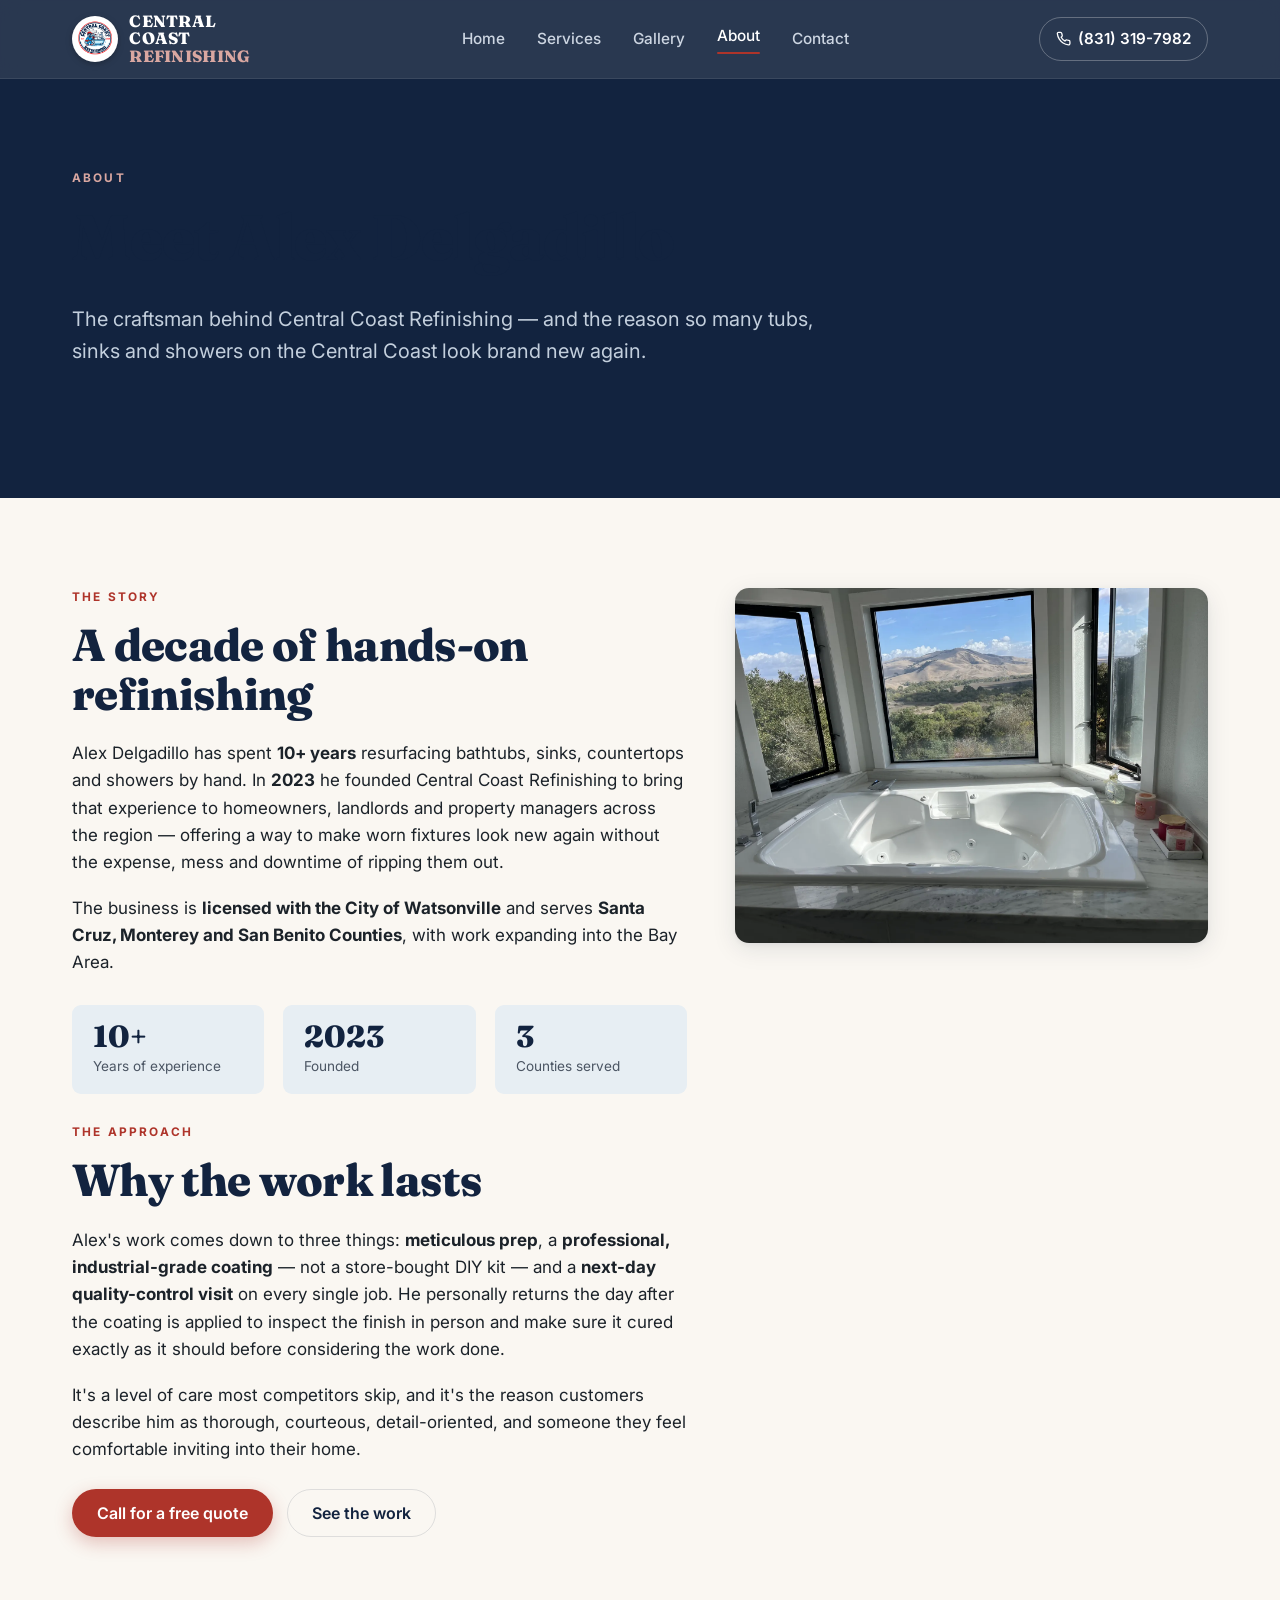
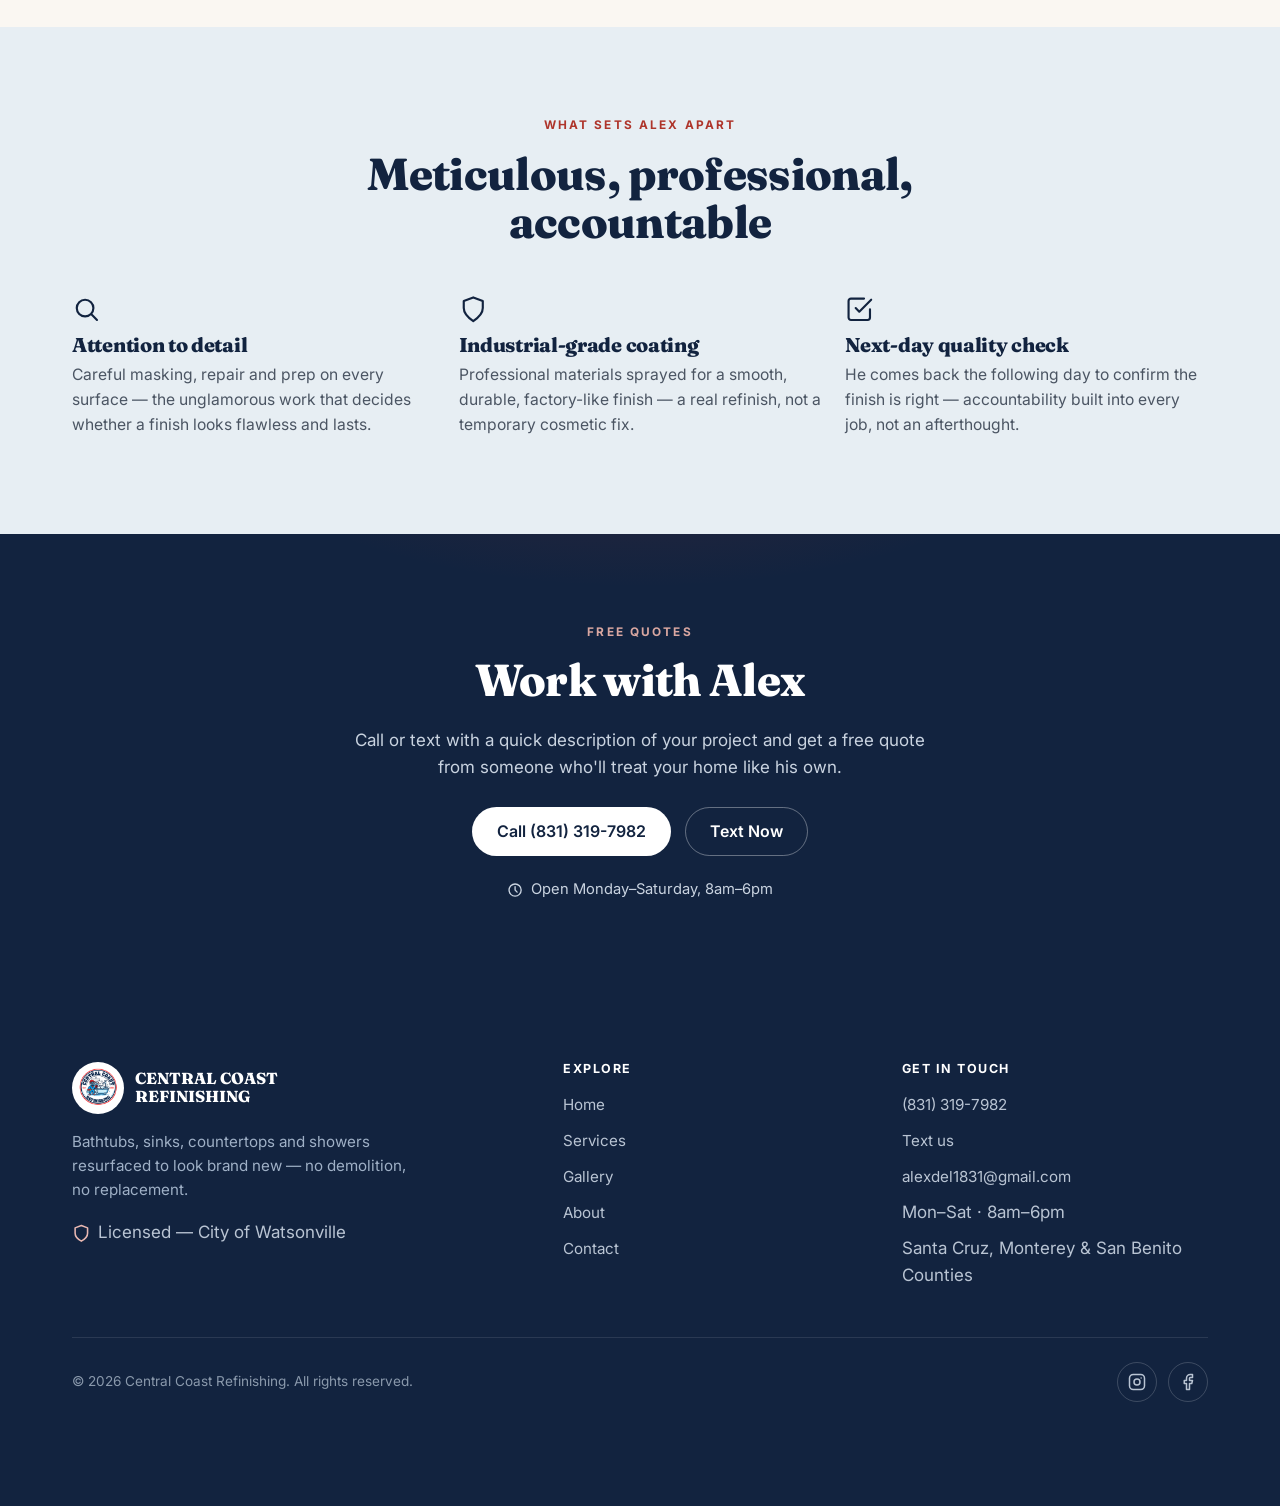
==== about.html @ 903b37b7 "Fix invisible contact hero text and remove before/after slider captions - Contact hero headline was " ====
<!DOCTYPE html>
<html lang="en">
<head>
<meta charset="UTF-8">
<meta name="viewport" content="width=device-width, initial-scale=1">
<title>About | Central Coast Refinishing — Owner Alex Delgadillo</title>
<meta name="description" content="Central Coast Refinishing was founded in 2023 by Alex Delgadillo, who brings 10+ years of hands-on refinishing experience, an industrial-grade coating, meticulous prep, and a next-day quality-control visit on every job. Licensed with the City of Watsonville.">
<link rel="canonical" href="about.html">
<meta property="og:type" content="website">
<meta property="og:title" content="About | Central Coast Refinishing">
<meta property="og:description" content="Owner Alex Delgadillo brings 10+ years of refinishing experience, industrial-grade coating, meticulous prep, and a next-day quality check on every job.">
<meta property="og:image" content="images/og-image.jpg">
<meta name="twitter:card" content="summary_large_image">
<link rel="icon" href="favicon.ico" sizes="any">
<link rel="icon" type="image/png" href="images/logo/favicon-32.png" sizes="32x32">
<link rel="apple-touch-icon" href="apple-touch-icon.png">
<link rel="preconnect" href="https://fonts.googleapis.com">
<link rel="preconnect" href="https://fonts.gstatic.com" crossorigin>
<link href="https://fonts.googleapis.com/css2?family=Fraunces:opsz,wght@9..144,600;9..144,700;9..144,800;9..144,900&family=Inter:wght@400;500;600;700&display=swap" rel="stylesheet">
<link rel="stylesheet" href="css/style.css?v=3">
<noscript><style>.reveal{opacity:1;transform:none}</style></noscript>
</head>
<body>

<header class="header" id="site-header">
  <div class="wrap header__inner">
    <a class="brand" href="index.html" aria-label="Central Coast Refinishing home">
      <picture><source srcset="images/logo/logo.webp" type="image/webp"><img class="brand__logo" src="images/logo/logo.png" alt="" width="46" height="46"></picture>
      <span class="brand__name">Central Coast <span>Refinishing</span></span>
    </a>
    <nav class="nav" aria-label="Primary">
      <a href="index.html">Home</a>
      <a href="services.html">Services</a>
      <a href="gallery.html">Gallery</a>
      <a href="about.html" class="active" aria-current="page">About</a>
      <a href="contact.html">Contact</a>
    </nav>
    <a class="header__phone" href="tel:+18313197982">
      <svg viewBox="0 0 24 24" fill="none" stroke="currentColor" stroke-width="2" stroke-linecap="round" stroke-linejoin="round" aria-hidden="true"><path d="M22 16.92v3a2 2 0 0 1-2.18 2 19.79 19.79 0 0 1-8.63-3.07 19.5 19.5 0 0 1-6-6 19.79 19.79 0 0 1-3.07-8.67A2 2 0 0 1 4.11 2h3a2 2 0 0 1 2 1.72c.13.96.36 1.9.7 2.81a2 2 0 0 1-.45 2.11L8.09 9.91a16 16 0 0 0 6 6l1.27-1.27a2 2 0 0 1 2.11-.45c.9.34 1.85.57 2.81.7A2 2 0 0 1 22 16.92z"/></svg>
      (831) 319-7982
    </a>
    <button class="nav-toggle" aria-label="Menu" aria-expanded="false" aria-controls="site-header"><span></span><span></span><span></span></button>
  </div>
</header>

<main>

<section class="section section--navy">
  <div class="wrap">
    <div class="section-head reveal" style="max-width:70ch">
      <span class="eyebrow on-navy">About</span>
      <h1>Meet Alex Delgadillo</h1>
      <p class="lead">The craftsman behind Central Coast Refinishing — and the reason so many tubs, sinks and showers on the Central Coast look brand new again.</p>
    </div>
  </div>
</section>

<section class="section">
  <div class="wrap about-grid">
    <div class="about-body reveal">
      <span class="eyebrow">The Story</span>
      <h2>A decade of hands-on refinishing</h2>
      <p>Alex Delgadillo has spent <strong>10+ years</strong> resurfacing bathtubs, sinks, countertops and showers by hand. In <strong>2023</strong> he founded Central Coast Refinishing to bring that experience to homeowners, landlords and property managers across the region — offering a way to make worn fixtures look new again without the expense, mess and downtime of ripping them out.</p>
      <p>The business is <strong>licensed with the City of Watsonville</strong> and serves <strong>Santa Cruz, Monterey and San Benito Counties</strong>, with work expanding into the Bay Area.</p>

      <div class="stat-row">
        <div class="stat"><div class="stat__n">10+</div><div class="stat__l">Years of experience</div></div>
        <div class="stat"><div class="stat__n">2023</div><div class="stat__l">Founded</div></div>
        <div class="stat"><div class="stat__n">3</div><div class="stat__l">Counties served</div></div>
      </div>

      <span class="eyebrow">The Approach</span>
      <h2>Why the work lasts</h2>
      <p>Alex's work comes down to three things: <strong>meticulous prep</strong>, a <strong>professional, industrial-grade coating</strong> — not a store-bought DIY kit — and a <strong>next-day quality-control visit</strong> on every single job. He personally returns the day after the coating is applied to inspect the finish in person and make sure it cured exactly as it should before considering the work done.</p>
      <p>It's a level of care most competitors skip, and it's the reason customers describe him as thorough, courteous, detail-oriented, and someone they feel comfortable inviting into their home.</p>

      <div class="btn-row" style="margin-top:1.6rem">
        <a class="btn btn--primary" href="tel:+18313197982">Call for a free quote</a>
        <a class="btn btn--ghost" href="gallery.html">See the work</a>
      </div>
    </div>

    <aside class="about-media reveal d1">
      <picture><source srcset="images/gallery/gallery-07.webp" type="image/webp"><img src="images/gallery/gallery-07.jpg" alt="A refinished corner jetted tub beside a large window with a mountain view" loading="lazy" width="1600" height="1200"></picture>
    </aside>
  </div>
</section>

<section class="section section--gloss">
  <div class="wrap">
    <div class="section-head center reveal">
      <span class="eyebrow">What Sets Alex Apart</span>
      <h2>Meticulous, professional, accountable</h2>
    </div>
    <div class="why-grid">
      <div class="why-item reveal">
        <span class="why-item__num"><svg viewBox="0 0 24 24" fill="none" stroke="currentColor" stroke-width="1.8" stroke-linecap="round" stroke-linejoin="round" aria-hidden="true"><circle cx="11" cy="11" r="7"/><path d="m21 21-4.3-4.3"/></svg></span>
        <h3>Attention to detail</h3>
        <p>Careful masking, repair and prep on every surface — the unglamorous work that decides whether a finish looks flawless and lasts.</p>
      </div>
      <div class="why-item reveal d1">
        <span class="why-item__num"><svg viewBox="0 0 24 24" fill="none" stroke="currentColor" stroke-width="1.8" stroke-linecap="round" stroke-linejoin="round" aria-hidden="true"><path d="M12 2 4 5v6c0 5 3.5 8 8 11 4.5-3 8-6 8-11V5z"/></svg></span>
        <h3>Industrial-grade coating</h3>
        <p>Professional materials sprayed for a smooth, durable, factory-like finish — a real refinish, not a temporary cosmetic fix.</p>
      </div>
      <div class="why-item reveal d2">
        <span class="why-item__num"><svg viewBox="0 0 24 24" fill="none" stroke="currentColor" stroke-width="1.8" stroke-linecap="round" stroke-linejoin="round" aria-hidden="true"><path d="M9 11l3 3L22 4"/><path d="M21 12v7a2 2 0 0 1-2 2H5a2 2 0 0 1-2-2V5a2 2 0 0 1 2-2h11"/></svg></span>
        <h3>Next-day quality check</h3>
        <p>He comes back the following day to confirm the finish is right — accountability built into every job, not an afterthought.</p>
      </div>
    </div>
  </div>
</section>

<section class="section cta-band">
  <div class="wrap reveal">
    <span class="eyebrow on-navy">Free Quotes</span>
    <h2>Work with Alex</h2>
    <p>Call or text with a quick description of your project and get a free quote from someone who'll treat your home like his own.</p>
    <div class="btn-row center" style="margin-top:1.6rem">
      <a class="btn btn--onnavy" href="tel:+18313197982">Call (831) 319-7982</a>
      <a class="btn btn--onnavy-ghost" href="sms:+18313197982">Text Now</a>
    </div>
    <p class="cta-band__hours"><svg viewBox="0 0 24 24" fill="none" stroke="currentColor" stroke-width="2" stroke-linecap="round" stroke-linejoin="round" aria-hidden="true"><circle cx="12" cy="12" r="9"/><path d="M12 7v5l3 3"/></svg> Open Monday–Saturday, 8am–6pm</p>
  </div>
</section>

</main>

<footer class="footer">
  <div class="wrap">
    <div class="footer__grid">
      <div>
        <div class="footer__brand">
          <picture><source srcset="images/logo/logo.webp" type="image/webp"><img src="images/logo/logo.png" alt="Central Coast Refinishing logo" width="52" height="52"></picture>
          <span>Central Coast Refinishing</span>
        </div>
        <p class="footer__tag">Bathtubs, sinks, countertops and showers resurfaced to look brand new — no demolition, no replacement.</p>
        <p class="footer__license"><svg viewBox="0 0 24 24" fill="none" stroke="currentColor" stroke-width="2" stroke-linecap="round" stroke-linejoin="round" aria-hidden="true"><path d="M12 22s8-4 8-10V5l-8-3-8 3v7c0 6 8 10 8 10z"/></svg> Licensed — City of Watsonville</p>
      </div>
      <div>
        <h4>Explore</h4>
        <ul>
          <li><a href="index.html">Home</a></li>
          <li><a href="services.html">Services</a></li>
          <li><a href="gallery.html">Gallery</a></li>
          <li><a href="about.html">About</a></li>
          <li><a href="contact.html">Contact</a></li>
        </ul>
      </div>
      <div>
        <h4>Get in touch</h4>
        <ul>
          <li><a href="tel:+18313197982">(831) 319-7982</a></li>
          <li><a href="sms:+18313197982">Text us</a></li>
          <li><a href="mailto:alexdel1831@gmail.com">alexdel1831@gmail.com</a></li>
          <li>Mon–Sat · 8am–6pm</li>
          <li>Santa Cruz, Monterey &amp; San Benito Counties</li>
        </ul>
      </div>
    </div>
    <div class="footer__meta">
      <span>© <span data-year>2026</span> Central Coast Refinishing. All rights reserved.</span>
      <span class="footer__social">
        <a href="https://www.instagram.com/centralcoast_refinishing/" target="_blank" rel="noopener" aria-label="Instagram"><svg viewBox="0 0 24 24" fill="none" stroke="currentColor" stroke-width="2" stroke-linecap="round" stroke-linejoin="round" aria-hidden="true"><rect x="2" y="2" width="20" height="20" rx="5"/><circle cx="12" cy="12" r="4"/><circle cx="17.5" cy="6.5" r="1" fill="currentColor" stroke="none"/></svg></a>
        <a href="https://www.facebook.com/profile.php?id=61558514482755" target="_blank" rel="noopener" aria-label="Facebook"><svg viewBox="0 0 24 24" fill="none" stroke="currentColor" stroke-width="2" stroke-linecap="round" stroke-linejoin="round" aria-hidden="true"><path d="M18 2h-3a5 5 0 0 0-5 5v3H7v4h3v8h4v-8h3l1-4h-4V7a1 1 0 0 1 1-1h3z"/></svg></a>
      </span>
    </div>
  </div>
</footer>

<nav class="mobile-bar" aria-label="Quick contact">
  <a class="mb-call" href="tel:+18313197982"><svg viewBox="0 0 24 24" fill="none" stroke="currentColor" stroke-width="2" stroke-linecap="round" stroke-linejoin="round" aria-hidden="true"><path d="M22 16.92v3a2 2 0 0 1-2.18 2 19.79 19.79 0 0 1-8.63-3.07 19.5 19.5 0 0 1-6-6 19.79 19.79 0 0 1-3.07-8.67A2 2 0 0 1 4.11 2h3a2 2 0 0 1 2 1.72c.13.96.36 1.9.7 2.81a2 2 0 0 1-.45 2.11L8.09 9.91a16 16 0 0 0 6 6l1.27-1.27a2 2 0 0 1 2.11-.45c.9.34 1.85.57 2.81.7A2 2 0 0 1 22 16.92z"/></svg> Call Now</a>
  <a class="mb-text" href="sms:+18313197982"><svg viewBox="0 0 24 24" fill="none" stroke="currentColor" stroke-width="2" stroke-linecap="round" stroke-linejoin="round" aria-hidden="true"><path d="M21 15a2 2 0 0 1-2 2H7l-4 4V5a2 2 0 0 1 2-2h14a2 2 0 0 1 2 2z"/></svg> Text Now</a>
</nav>

<script src="js/main.js?v=2"></script>
</body>
</html>
---- css/style.css ----
/* ==========================================================================
   CENTRAL COAST REFINISHING
   Material-inspired design system — porcelain, navy glaze, refinish red.
   Vanilla CSS, no framework.
   ========================================================================== */

:root {
  /* Brand palette */
  --navy:      #12233F;   /* Coastal Navy   — headers, footer, CTA bands */
  --red:       #AE342A;   /* Refinish Red   — accent only, used sparingly */
  --porcelain: #FAF7F2;   /* Porcelain      — main warm off-white bg */
  --gloss:     #E7EEF3;   /* Coating Gloss  — pale icy blue-grey alt bg */
  --steel:     #4B5563;   /* Warm Steel     — secondary text, borders */
  --ink:       #1B2229;   /* Ink            — body copy, not pure black */

  /* Derived tints */
  --navy-90:   rgba(18, 35, 63, 0.90);
  --navy-line: rgba(18, 35, 63, 0.12);
  --red-dark:  #8f2820;
  --steel-15:  rgba(75, 85, 99, 0.15);
  --white:     #ffffff;

  --shadow-sm: 0 1px 2px rgba(18, 35, 63, 0.06),
               0 2px 8px rgba(18, 35, 63, 0.06);
  --shadow-md: 0 6px 24px rgba(18, 35, 63, 0.10),
               0 2px 6px rgba(18, 35, 63, 0.06);
  --shadow-lg: 0 18px 50px rgba(18, 35, 63, 0.16);

  --radius:    14px;
  --radius-sm: 9px;
  --maxw:      1180px;

  --font-display: "Fraunces", Georgia, "Times New Roman", serif;
  --font-body: "Inter", -apple-system, BlinkMacSystemFont, "Segoe UI", Roboto, sans-serif;

  --header-h: 78px;
  --ease: cubic-bezier(0.22, 0.61, 0.36, 1);
}

/* ---------- Reset-ish base ---------- */
*,
*::before,
*::after { box-sizing: border-box; }

html { -webkit-text-size-adjust: 100%; scroll-behavior: smooth; }

body {
  margin: 0;
  font-family: var(--font-body);
  color: var(--ink);
  background: var(--porcelain);
  line-height: 1.6;
  font-size: 17px;
  -webkit-font-smoothing: antialiased;
  text-rendering: optimizeLegibility;
  overflow-x: hidden;
}

img { max-width: 100%; height: auto; display: block; }

a { color: var(--red); text-decoration: none; }
a:hover { text-decoration: underline; }

h1, h2, h3, h4 {
  font-family: var(--font-display);
  color: var(--navy);
  line-height: 1.08;
  letter-spacing: -0.015em;
  font-weight: 800;
  margin: 0 0 0.5em;
}

h1 { font-size: clamp(2.3rem, 6vw, 4rem); }
h2 { font-size: clamp(1.9rem, 4vw, 2.8rem); }
h3 { font-size: clamp(1.25rem, 2.2vw, 1.55rem); }

p { margin: 0 0 1.1em; }

/* ---------- Utilities ---------- */
.wrap { width: 100%; max-width: var(--maxw); margin: 0 auto; padding: 0 22px; }

.eyebrow {
  font-family: var(--font-body);
  text-transform: uppercase;
  letter-spacing: 0.18em;
  font-size: 0.74rem;
  font-weight: 700;
  color: var(--red);
  margin: 0 0 0.9rem;
  display: block;
}
.eyebrow.on-navy { color: #d9a7a1; }

.section { padding: clamp(3.4rem, 7vw, 6rem) 0; }
.section--gloss { background: var(--gloss); }
.section--navy { background: var(--navy); color: #dfe6ef; }
.section--navy h2,
.section--navy h3 { color: #fff; }

.lead {
  font-size: clamp(1.05rem, 1.6vw, 1.25rem);
  color: var(--steel);
  max-width: 60ch;
}
.section--navy .lead { color: #c3cfdd; }

.center { text-align: center; }
.center .lead { margin-left: auto; margin-right: auto; }

.section-head { max-width: 62ch; margin-bottom: 2.6rem; }
.section-head.center { margin-left: auto; margin-right: auto; }

/* ---------- Buttons ---------- */
.btn {
  display: inline-flex;
  align-items: center;
  justify-content: center;
  gap: 0.5em;
  font-family: var(--font-body);
  font-weight: 600;
  font-size: 1rem;
  line-height: 1;
  padding: 0.95em 1.5em;
  border-radius: 100px;
  border: 1.5px solid transparent;
  cursor: pointer;
  transition: transform 0.18s var(--ease), background 0.18s var(--ease),
              box-shadow 0.18s var(--ease), color 0.18s var(--ease);
  text-decoration: none;
}
.btn:hover { text-decoration: none; transform: translateY(-2px); }
.btn:active { transform: translateY(0); }

.btn--primary {
  background: var(--red);
  color: #fff;
  box-shadow: 0 6px 18px rgba(174, 52, 42, 0.28);
}
.btn--primary:hover { background: var(--red-dark); color: #fff; }

.btn--ghost {
  background: transparent;
  color: var(--navy);
  border-color: var(--navy-line);
}
.btn--ghost:hover { border-color: var(--navy); background: rgba(18,35,63,0.04); color: var(--navy); }

.btn--onnavy {
  background: #fff;
  color: var(--navy);
}
.btn--onnavy:hover { background: var(--gloss); color: var(--navy); }

.btn--onnavy-ghost {
  background: transparent;
  color: #fff;
  border-color: rgba(255,255,255,0.35);
}
.btn--onnavy-ghost:hover { border-color: #fff; background: rgba(255,255,255,0.08); color: #fff; }

.btn svg { width: 1.05em; height: 1.05em; }

.btn-row { display: flex; flex-wrap: wrap; gap: 0.85rem; }
.btn-row.center { justify-content: center; }

/* Visible keyboard focus everywhere */
a:focus-visible,
button:focus-visible,
.btn:focus-visible,
[tabindex]:focus-visible,
.ba-handle:focus-visible {
  outline: 3px solid var(--red);
  outline-offset: 3px;
  border-radius: 6px;
}
.section--navy a:focus-visible,
.header a:focus-visible { outline-color: #f0b8b2; }

/* ==========================================================================
   HEADER
   ========================================================================== */
.header {
  position: sticky;
  top: 0;
  z-index: 60;
  background: var(--navy-90);
  backdrop-filter: saturate(140%) blur(10px);
  -webkit-backdrop-filter: saturate(140%) blur(10px);
  border-bottom: 1px solid rgba(255,255,255,0.08);
  transition: padding 0.25s var(--ease), background 0.25s var(--ease);
}
.header__inner {
  display: flex;
  align-items: center;
  justify-content: space-between;
  gap: 1rem;
  height: var(--header-h);
  transition: height 0.25s var(--ease);
}
.header.scrolled { background: var(--navy); }
.header.scrolled .header__inner { height: 62px; }

.brand { display: flex; align-items: center; gap: 0.7rem; text-decoration: none; }
.brand:hover { text-decoration: none; }
.brand__logo {
  width: 46px; height: 46px;
  border-radius: 50%;
  flex: none;
  transition: width 0.25s var(--ease), height 0.25s var(--ease);
  background: #fff;
  padding: 2px;
  box-shadow: 0 2px 6px rgba(0,0,0,0.25);
}
.header.scrolled .brand__logo { width: 40px; height: 40px; }
.brand__name {
  font-family: var(--font-display);
  color: #fff;
  font-weight: 800;
  font-size: 1.02rem;
  letter-spacing: 0.02em;
  line-height: 1.05;
  text-transform: uppercase;
  max-width: 12ch;
}
.brand__name span { color: #d9a7a1; }

.nav { display: flex; align-items: center; gap: 0.4rem; }
.nav a {
  color: #cdd6e2;
  font-size: 0.96rem;
  font-weight: 500;
  padding: 0.5rem 0.8rem;
  border-radius: 8px;
  transition: color 0.15s, background 0.15s;
}
.nav a:hover { color: #fff; background: rgba(255,255,255,0.08); text-decoration: none; }
.nav a.active { color: #fff; }
.nav a.active::after {
  content: "";
  display: block;
  height: 2px;
  background: var(--red);
  border-radius: 2px;
  margin-top: 3px;
}

.header__phone {
  display: inline-flex;
  align-items: center;
  gap: 0.45rem;
  color: #fff;
  font-weight: 600;
  padding: 0.55rem 1rem;
  border: 1.5px solid rgba(255,255,255,0.28);
  border-radius: 100px;
  font-size: 0.95rem;
  white-space: nowrap;
}
.header__phone:hover { background: #fff; color: var(--navy); text-decoration: none; }
.header__phone svg { width: 1em; height: 1em; }

.nav-toggle {
  display: none;
  background: transparent;
  border: 0;
  padding: 0.4rem;
  cursor: pointer;
}
.nav-toggle span {
  display: block; width: 26px; height: 2px; background: #fff;
  margin: 5px 0; border-radius: 2px; transition: transform 0.25s, opacity 0.25s;
}

/* ==========================================================================
   HERO
   ========================================================================== */
.hero { background: var(--navy); color: #fff; position: relative; overflow: hidden; }
.hero::before {
  content: "";
  position: absolute; inset: 0;
  background:
    radial-gradient(1200px 400px at 80% -10%, rgba(174,52,42,0.18), transparent 60%),
    radial-gradient(900px 500px at -10% 110%, rgba(231,238,243,0.10), transparent 60%);
  pointer-events: none;
}
.hero__grid {
  display: grid;
  grid-template-columns: 1.02fr 1.2fr;
  gap: clamp(1.6rem, 4vw, 3.4rem);
  align-items: center;
  padding: clamp(2.6rem, 5vw, 4.4rem) 0 clamp(3rem, 5vw, 4.6rem);
  position: relative;
  z-index: 1;
}
.hero__copy h1 { color: #fff; }
.hero__copy h1 em {
  font-style: italic;
  color: #e9b8b2;
  font-weight: 700;
}
.hero__sub { font-size: clamp(1.05rem, 1.7vw, 1.28rem); color: #c9d3e0; max-width: 46ch; margin-bottom: 1.6rem; }
.hero__note { font-size: 0.9rem; color: #9fb0c6; margin-top: 1.2rem; display: flex; align-items: center; gap: 0.5rem; }
.hero__note svg { width: 1.05em; height: 1.05em; color: #e9b8b2; flex: none; }

/* ==========================================================================
   BEFORE / AFTER SLIDER
   ========================================================================== */
.ba {
  position: relative;
  width: 100%;
  aspect-ratio: 4 / 3;
  border-radius: var(--radius);
  overflow: hidden;
  box-shadow: var(--shadow-lg);
  touch-action: pan-y;
  user-select: none;
  background: var(--steel);
  cursor: ew-resize;
  isolation: isolate;
}
.ba__img {
  position: absolute; inset: 0;
  width: 100%; height: 100%;
  object-fit: cover;
  pointer-events: none;
}
/* "After" is the base layer; "before" is clipped on top */
.ba__after { z-index: 1; }
.ba__before-wrap {
  position: absolute; inset: 0;
  z-index: 2;
  width: 100%; height: 100%;
  overflow: hidden;
  clip-path: inset(0 50% 0 0);
  will-change: clip-path;
}
.ba__before-wrap .ba__img { width: 100%; height: 100%; }

.ba__tag {
  position: absolute;
  top: 14px;
  z-index: 4;
  font-family: var(--font-body);
  font-size: 0.7rem;
  font-weight: 700;
  letter-spacing: 0.12em;
  text-transform: uppercase;
  padding: 0.4em 0.75em;
  border-radius: 100px;
  color: #fff;
  background: rgba(18,35,63,0.72);
  backdrop-filter: blur(4px);
  pointer-events: none;
}
.ba__tag--before { left: 14px; }
.ba__tag--after { right: 14px; background: rgba(174,52,42,0.85); }

.ba__handle {
  position: absolute;
  top: 0; bottom: 0;
  left: 50%;
  z-index: 3;
  width: 3px;
  margin-left: -1.5px;
  background: #fff;
  box-shadow: 0 0 0 1px rgba(18,35,63,0.2);
  will-change: left;
  cursor: ew-resize;
}
.ba__knob {
  position: absolute;
  top: 50%; left: 50%;
  transform: translate(-50%, -50%);
  width: 46px; height: 46px;
  border-radius: 50%;
  background: #fff;
  box-shadow: var(--shadow-md);
  display: grid;
  place-items: center;
  color: var(--navy);
}
.ba__knob svg { width: 26px; height: 26px; }
.ba__hint {
  position: absolute;
  left: 50%; bottom: 14px;
  transform: translateX(-50%);
  z-index: 4;
  font-size: 0.72rem;
  font-weight: 600;
  letter-spacing: 0.04em;
  color: #fff;
  background: rgba(18,35,63,0.6);
  padding: 0.35em 0.8em;
  border-radius: 100px;
  pointer-events: none;
  transition: opacity 0.4s;
}
.ba.touched .ba__hint { opacity: 0; }

/* Placeholder state when a photo is missing */
.ba__placeholder {
  position: absolute; inset: 0;
  display: grid; place-items: center;
  background: repeating-linear-gradient(45deg, #d7dde4, #d7dde4 12px, #cfd6de 12px, #cfd6de 24px);
  color: var(--steel);
  font-size: 0.8rem;
  font-weight: 600;
  text-align: center;
  padding: 1rem;
}

/* ==========================================================================
   TRUST STRIP
   ========================================================================== */
.trust {
  background: var(--porcelain);
  border-bottom: 1px solid var(--navy-line);
}
.trust__row {
  display: flex;
  flex-wrap: wrap;
  justify-content: center;
  gap: 0.6rem 2.4rem;
  padding: 1.15rem 0;
}
.trust__item {
  display: flex; align-items: center; gap: 0.55rem;
  font-weight: 600; font-size: 0.94rem; color: var(--navy);
}
.trust__item svg { width: 1.2em; height: 1.2em; color: var(--red); flex: none; }

/* ==========================================================================
   CARDS / GRID
   ========================================================================== */
.grid-3 { display: grid; grid-template-columns: repeat(3, 1fr); gap: 1.4rem; }
.grid-2 { display: grid; grid-template-columns: repeat(2, 1fr); gap: 1.6rem; }

.card {
  background: #fff;
  border: 1px solid var(--navy-line);
  border-radius: var(--radius);
  padding: 1.8rem 1.7rem;
  box-shadow: var(--shadow-sm);
  transition: transform 0.2s var(--ease), box-shadow 0.2s var(--ease);
  display: flex;
  flex-direction: column;
}
.card:hover { transform: translateY(-4px); box-shadow: var(--shadow-md); }
.card__icon {
  width: 52px; height: 52px;
  border-radius: 13px;
  background: var(--gloss);
  color: var(--navy);
  display: grid; place-items: center;
  margin-bottom: 1.1rem;
}
.card__icon svg { width: 27px; height: 27px; }
.card h3 { margin-bottom: 0.5rem; }
.card p { color: var(--steel); font-size: 0.98rem; margin-bottom: 1.1rem; }
.card__link {
  margin-top: auto;
  font-weight: 600;
  color: var(--red);
  display: inline-flex; align-items: center; gap: 0.35rem;
}
.card__link svg { width: 1em; height: 1em; transition: transform 0.18s var(--ease); }
.card__link:hover svg { transform: translateX(3px); }

/* ==========================================================================
   WHY / FEATURE LIST
   ========================================================================== */
.why-grid { display: grid; grid-template-columns: repeat(3, 1fr); gap: 1.5rem; }
.why-item { padding: 0.4rem 0; }
.why-item__num {
  font-family: var(--font-display);
  font-weight: 800;
  color: var(--red);
  font-size: 1.05rem;
  display: inline-flex;
  align-items: center;
  gap: 0.6rem;
  margin-bottom: 0.7rem;
}
.why-item__num svg { width: 1.7em; height: 1.7em; color: var(--navy); }
.why-item h3 { font-size: 1.25rem; margin-bottom: 0.4rem; }
.why-item p { color: var(--steel); font-size: 0.98rem; margin: 0; }

.qc-banner {
  margin-top: 2.4rem;
  background: #fff;
  border: 1px solid var(--navy-line);
  border-left: 4px solid var(--red);
  border-radius: var(--radius);
  padding: 1.5rem 1.7rem;
  display: flex;
  gap: 1.1rem;
  align-items: flex-start;
  box-shadow: var(--shadow-sm);
}
.qc-banner svg { width: 2rem; height: 2rem; color: var(--red); flex: none; margin-top: 2px; }
.qc-banner p { margin: 0; color: var(--ink); }
.qc-banner strong { color: var(--navy); }

/* ==========================================================================
   GALLERY TEASER / GRID
   ========================================================================== */
.masonry {
  display: grid;
  grid-template-columns: repeat(3, 1fr);
  gap: 1rem;
}
.tile {
  position: relative;
  border-radius: var(--radius-sm);
  overflow: hidden;
  aspect-ratio: 1 / 1;
  box-shadow: var(--shadow-sm);
  cursor: pointer;
  background: var(--gloss);
  border: 0;
  padding: 0;
}
.tile img { width: 100%; height: 100%; object-fit: cover; transition: transform 0.4s var(--ease); }
.tile:hover img { transform: scale(1.05); }
.tile::after {
  content: "";
  position: absolute; inset: 0;
  background: linear-gradient(to top, rgba(18,35,63,0.35), transparent 45%);
  opacity: 0; transition: opacity 0.25s;
}
.tile:hover::after { opacity: 1; }

/* Before/after pair grid (gallery page) */
.ba-grid { display: grid; grid-template-columns: repeat(2, 1fr); gap: 1.6rem; }
.ba-card { }
.ba-card__caption {
  margin-top: 0.8rem;
  font-size: 0.95rem;
  color: var(--steel);
  font-weight: 500;
}
.ba-card__caption strong { color: var(--navy); font-weight: 700; }

/* ==========================================================================
   TESTIMONIALS
   ========================================================================== */
.testi-track-wrap { position: relative; }
.testi-track {
  display: flex;
  gap: 1.4rem;
  overflow-x: auto;
  scroll-snap-type: x mandatory;
  padding: 0.5rem 2px 1.4rem;
  scrollbar-width: none;
  -webkit-overflow-scrolling: touch;
}
.testi-track::-webkit-scrollbar { display: none; }
.testi {
  scroll-snap-align: start;
  flex: 0 0 clamp(280px, 82vw, 400px);
  background: #fff;
  border: 1px solid var(--navy-line);
  border-radius: var(--radius);
  padding: 1.7rem 1.6rem;
  box-shadow: var(--shadow-sm);
  display: flex;
  flex-direction: column;
}
.testi__stars { color: #E0A32E; letter-spacing: 2px; margin-bottom: 0.8rem; font-size: 1rem; }
.testi__quote { font-size: 1.02rem; color: var(--ink); margin-bottom: 1.1rem; }
.testi__by { margin-top: auto; font-weight: 600; color: var(--navy); font-size: 0.95rem; }
.testi__src { color: var(--steel); font-weight: 500; }

.testi-nav { display: flex; gap: 0.6rem; justify-content: center; margin-top: 0.6rem; }
.testi-nav button {
  width: 44px; height: 44px;
  border-radius: 50%;
  border: 1.5px solid var(--navy-line);
  background: #fff;
  color: var(--navy);
  cursor: pointer;
  display: grid; place-items: center;
  transition: background 0.15s, border-color 0.15s;
}
.testi-nav button:hover { background: var(--gloss); border-color: var(--navy); }
.testi-nav svg { width: 20px; height: 20px; }

/* ==========================================================================
   SERVICE DETAIL SECTIONS
   ========================================================================== */
.svc {
  display: grid;
  grid-template-columns: 1.1fr 1fr;
  gap: clamp(1.5rem, 4vw, 3rem);
  align-items: center;
  padding: clamp(2.4rem, 5vw, 3.6rem) 0;
  border-bottom: 1px solid var(--navy-line);
}
.svc:last-of-type { border-bottom: 0; }
.svc--flip .svc__media { order: 2; }
.svc__media { border-radius: var(--radius); overflow: hidden; box-shadow: var(--shadow-md); }
.svc__media .ba { box-shadow: none; }
.svc__num {
  font-family: var(--font-display);
  font-size: 3rem;
  font-weight: 800;
  color: var(--gloss);
  line-height: 1;
  -webkit-text-stroke: 1px var(--navy-line);
}
.svc h2 { margin-top: 0.3rem; }
.svc__good {
  list-style: none;
  padding: 0;
  margin: 1.1rem 0 1.5rem;
}
.svc__good li {
  display: flex; gap: 0.6rem; align-items: flex-start;
  margin-bottom: 0.55rem; color: var(--ink);
}
.svc__good svg { width: 1.2em; height: 1.2em; color: var(--red); flex: none; margin-top: 0.28em; }

/* ==========================================================================
   PROCESS STEPS
   ========================================================================== */
.steps { display: grid; grid-template-columns: repeat(3, 1fr); gap: 1.5rem; counter-reset: step; }
.step {
  background: #fff;
  border: 1px solid var(--navy-line);
  border-radius: var(--radius);
  padding: 2rem 1.7rem 1.7rem;
  position: relative;
  box-shadow: var(--shadow-sm);
}
.step__num {
  width: 44px; height: 44px;
  border-radius: 50%;
  background: var(--navy);
  color: #fff;
  font-family: var(--font-display);
  font-weight: 800;
  font-size: 1.25rem;
  display: grid; place-items: center;
  margin-bottom: 1rem;
}
.step h3 { font-size: 1.2rem; margin-bottom: 0.4rem; }
.step p { color: var(--steel); font-size: 0.97rem; margin: 0; }

/* Numbered "what happens" list (contact) */
.flow-list { list-style: none; counter-reset: flow; padding: 0; margin: 1.5rem 0 0; }
.flow-list li {
  counter-increment: flow;
  display: flex; gap: 1rem; align-items: flex-start;
  padding: 0.9rem 0;
  border-bottom: 1px solid var(--navy-line);
}
.flow-list li:last-child { border-bottom: 0; }
.flow-list li::before {
  content: counter(flow);
  flex: none;
  width: 34px; height: 34px;
  border-radius: 50%;
  background: var(--red);
  color: #fff;
  font-weight: 700;
  font-size: 0.95rem;
  display: grid; place-items: center;
}
.flow-list strong { color: var(--navy); }
.flow-list p { margin: 0; color: var(--steel); }

/* ==========================================================================
   CTA BAND
   ========================================================================== */
.cta-band { background: var(--navy); color: #fff; text-align: center; position: relative; overflow: hidden; }
.cta-band::before {
  content: "";
  position: absolute; inset: 0;
  background: radial-gradient(700px 300px at 50% -30%, rgba(174,52,42,0.22), transparent 65%);
}
.cta-band .wrap { position: relative; z-index: 1; }
.cta-band h2 { color: #fff; }
.cta-band p { color: #c9d3e0; max-width: 52ch; margin-left: auto; margin-right: auto; }
.cta-band__hours {
  margin-top: 1.4rem;
  font-size: 0.92rem;
  color: #9fb0c6;
  display: inline-flex; align-items: center; gap: 0.5rem;
}
.cta-band__hours svg { width: 1.1em; height: 1.1em; }

/* ==========================================================================
   CONTACT PAGE
   ========================================================================== */
.contact-hero { background: var(--navy); color: #fff; }
.contact-hero h1 { color: #fff; }
.contact-hero .lead { color: #e9eff6; }
.contact-cards { display: grid; grid-template-columns: repeat(2, 1fr); gap: 1.4rem; margin-top: 2rem; }
.contact-card {
  background: rgba(255,255,255,0.06);
  border: 1px solid rgba(255,255,255,0.14);
  border-radius: var(--radius);
  padding: 1.8rem;
  text-align: center;
}
.contact-card h3 { color: #fff; }
.contact-card p { color: #c9d3e0; margin-bottom: 1.2rem; }
.contact-big {
  font-family: var(--font-display);
  font-size: clamp(1.6rem, 4vw, 2.2rem);
  color: #fff;
  font-weight: 800;
  display: block;
  margin-bottom: 1.2rem;
}
.contact-big:hover { color: #e9b8b2; text-decoration: none; }

.info-grid { display: grid; grid-template-columns: repeat(3, 1fr); gap: 1.4rem; }
.info-block h3 { font-size: 1.15rem; display: flex; align-items: center; gap: 0.5rem; }
.info-block h3 svg { width: 1.2em; height: 1.2em; color: var(--red); }
.info-block p, .info-block a { color: var(--steel); }

/* ==========================================================================
   ABOUT
   ========================================================================== */
.about-grid { display: grid; grid-template-columns: 1.3fr 1fr; gap: clamp(1.6rem, 4vw, 3rem); align-items: start; }
.about-media { border-radius: var(--radius); overflow: hidden; box-shadow: var(--shadow-md); position: sticky; top: 100px; }
.stat-row { display: flex; flex-wrap: wrap; gap: 1.2rem; margin: 1.8rem 0; }
.stat {
  background: var(--gloss);
  border-radius: var(--radius-sm);
  padding: 1rem 1.3rem;
  flex: 1 1 140px;
}
.stat__n { font-family: var(--font-display); font-weight: 800; color: var(--navy); font-size: 1.9rem; line-height: 1; }
.stat__l { font-size: 0.85rem; color: var(--steel); margin-top: 0.3rem; }

/* ==========================================================================
   FOOTER
   ========================================================================== */
.footer { background: var(--navy); color: #b9c4d3; padding: 3.4rem 0 6.5rem; }
.footer__grid {
  display: grid;
  grid-template-columns: 1.5fr 1fr 1fr;
  gap: 2rem;
}
.footer__brand { display: flex; align-items: center; gap: 0.7rem; margin-bottom: 1rem; }
.footer__brand img { width: 52px; height: 52px; border-radius: 50%; background: #fff; padding: 3px; }
.footer__brand span {
  font-family: var(--font-display);
  color: #fff; font-weight: 800; text-transform: uppercase;
  font-size: 1rem; line-height: 1.1; max-width: 14ch;
}
.footer__tag { color: #9fb0c6; font-size: 0.95rem; max-width: 34ch; }
.footer h4 {
  color: #fff; font-family: var(--font-body); text-transform: uppercase;
  letter-spacing: 0.12em; font-size: 0.78rem; margin: 0 0 1rem; font-weight: 700;
}
.footer ul { list-style: none; padding: 0; margin: 0; }
.footer li { margin-bottom: 0.55rem; }
.footer a { color: #b9c4d3; font-size: 0.95rem; }
.footer a:hover { color: #fff; }
.footer__meta {
  border-top: 1px solid rgba(255,255,255,0.1);
  margin-top: 2.4rem; padding-top: 1.5rem;
  display: flex; flex-wrap: wrap; gap: 0.6rem 1.4rem;
  align-items: center; justify-content: space-between;
  font-size: 0.85rem; color: #8a99ac;
}
.footer__social { display: flex; gap: 0.7rem; }
.footer__social a {
  width: 40px; height: 40px; border-radius: 50%;
  border: 1px solid rgba(255,255,255,0.18);
  display: grid; place-items: center;
}
.footer__social a:hover { background: rgba(255,255,255,0.1); }
.footer__social svg { width: 18px; height: 18px; }
.footer__license { display: inline-flex; align-items: center; gap: 0.45rem; }
.footer__license svg { width: 1.1em; height: 1.1em; color: #e9b8b2; }

/* ==========================================================================
   STICKY MOBILE CALL/TEXT BAR
   ========================================================================== */
.mobile-bar {
  position: fixed;
  left: 0; right: 0; bottom: 0;
  z-index: 70;
  display: none;
  gap: 1px;
  background: rgba(18,35,63,0.14);
  box-shadow: 0 -6px 20px rgba(18,35,63,0.14);
}
.mobile-bar a {
  flex: 1 1 50%;
  display: flex; align-items: center; justify-content: center; gap: 0.5rem;
  padding: 0.95rem 0.5rem;
  font-weight: 700;
  font-size: 1rem;
  color: #fff;
}
.mobile-bar a:hover { text-decoration: none; }
.mobile-bar .mb-call { background: var(--navy); }
.mobile-bar .mb-text { background: var(--red); }
.mobile-bar svg { width: 1.2em; height: 1.2em; }

/* ==========================================================================
   LIGHTBOX
   ========================================================================== */
.lightbox {
  position: fixed; inset: 0; z-index: 100;
  background: rgba(12, 22, 40, 0.92);
  display: none;
  align-items: center; justify-content: center;
  padding: 4vw;
}
.lightbox.open { display: flex; }
.lightbox img { max-width: 92vw; max-height: 86vh; border-radius: 8px; box-shadow: var(--shadow-lg); }
.lightbox__close, .lightbox__nav {
  position: absolute;
  background: rgba(255,255,255,0.14);
  border: 0; color: #fff; cursor: pointer;
  width: 52px; height: 52px; border-radius: 50%;
  display: grid; place-items: center;
  transition: background 0.15s;
}
.lightbox__close:hover, .lightbox__nav:hover { background: rgba(255,255,255,0.28); }
.lightbox__close { top: 20px; right: 20px; }
.lightbox__nav svg, .lightbox__close svg { width: 26px; height: 26px; }
.lightbox__prev { left: 16px; top: 50%; transform: translateY(-50%); }
.lightbox__next { right: 16px; top: 50%; transform: translateY(-50%); }

/* ==========================================================================
   SCROLL REVEAL
   ========================================================================== */
.reveal { opacity: 0; transform: translateY(22px); transition: opacity 0.7s var(--ease), transform 0.7s var(--ease); }
.reveal.in { opacity: 1; transform: none; }
.reveal.d1 { transition-delay: 0.08s; }
.reveal.d2 { transition-delay: 0.16s; }
.reveal.d3 { transition-delay: 0.24s; }

/* ==========================================================================
   RESPONSIVE
   ========================================================================== */
@media (max-width: 940px) {
  .hero__grid { grid-template-columns: 1fr; }
  .hero__media { order: -1; }
  .grid-3, .why-grid, .steps, .info-grid { grid-template-columns: 1fr 1fr; }
  .svc { grid-template-columns: 1fr; }
  .svc--flip .svc__media { order: 0; }
  .about-grid { grid-template-columns: 1fr; }
  .about-media { position: static; order: -1; }
  .footer__grid { grid-template-columns: 1fr 1fr; }
}

@media (max-width: 820px) {
  .nav, .header__phone { display: none; }
  .nav-toggle { display: block; }
  .header.nav-open .nav {
    display: flex;
    position: absolute;
    top: 100%; left: 0; right: 0;
    flex-direction: column;
    align-items: stretch;
    background: var(--navy);
    padding: 0.8rem 1rem 1.2rem;
    gap: 0.2rem;
    border-top: 1px solid rgba(255,255,255,0.1);
    box-shadow: var(--shadow-md);
  }
  .header.nav-open .nav a { padding: 0.85rem 0.8rem; font-size: 1.05rem; }
  .header.nav-open .nav a.active::after { display: none; }
  .mobile-bar { display: flex; }
  body { padding-bottom: 0; }
}

@media (max-width: 620px) {
  .grid-3, .why-grid, .steps, .masonry, .ba-grid, .grid-2,
  .contact-cards, .info-grid, .footer__grid { grid-template-columns: 1fr; }
  .masonry { grid-template-columns: 1fr 1fr; }
  body { font-size: 16px; }
  .section { padding: 2.8rem 0; }
  .footer { padding-bottom: 6rem; }
}

/* ==========================================================================
   REDUCED MOTION
   ========================================================================== */
@media (prefers-reduced-motion: reduce) {
  html { scroll-behavior: auto; }
  *, *::before, *::after {
    animation-duration: 0.001ms !important;
    transition-duration: 0.001ms !important;
  }
  .reveal { opacity: 1; transform: none; }
  .tile:hover img { transform: none; }
}
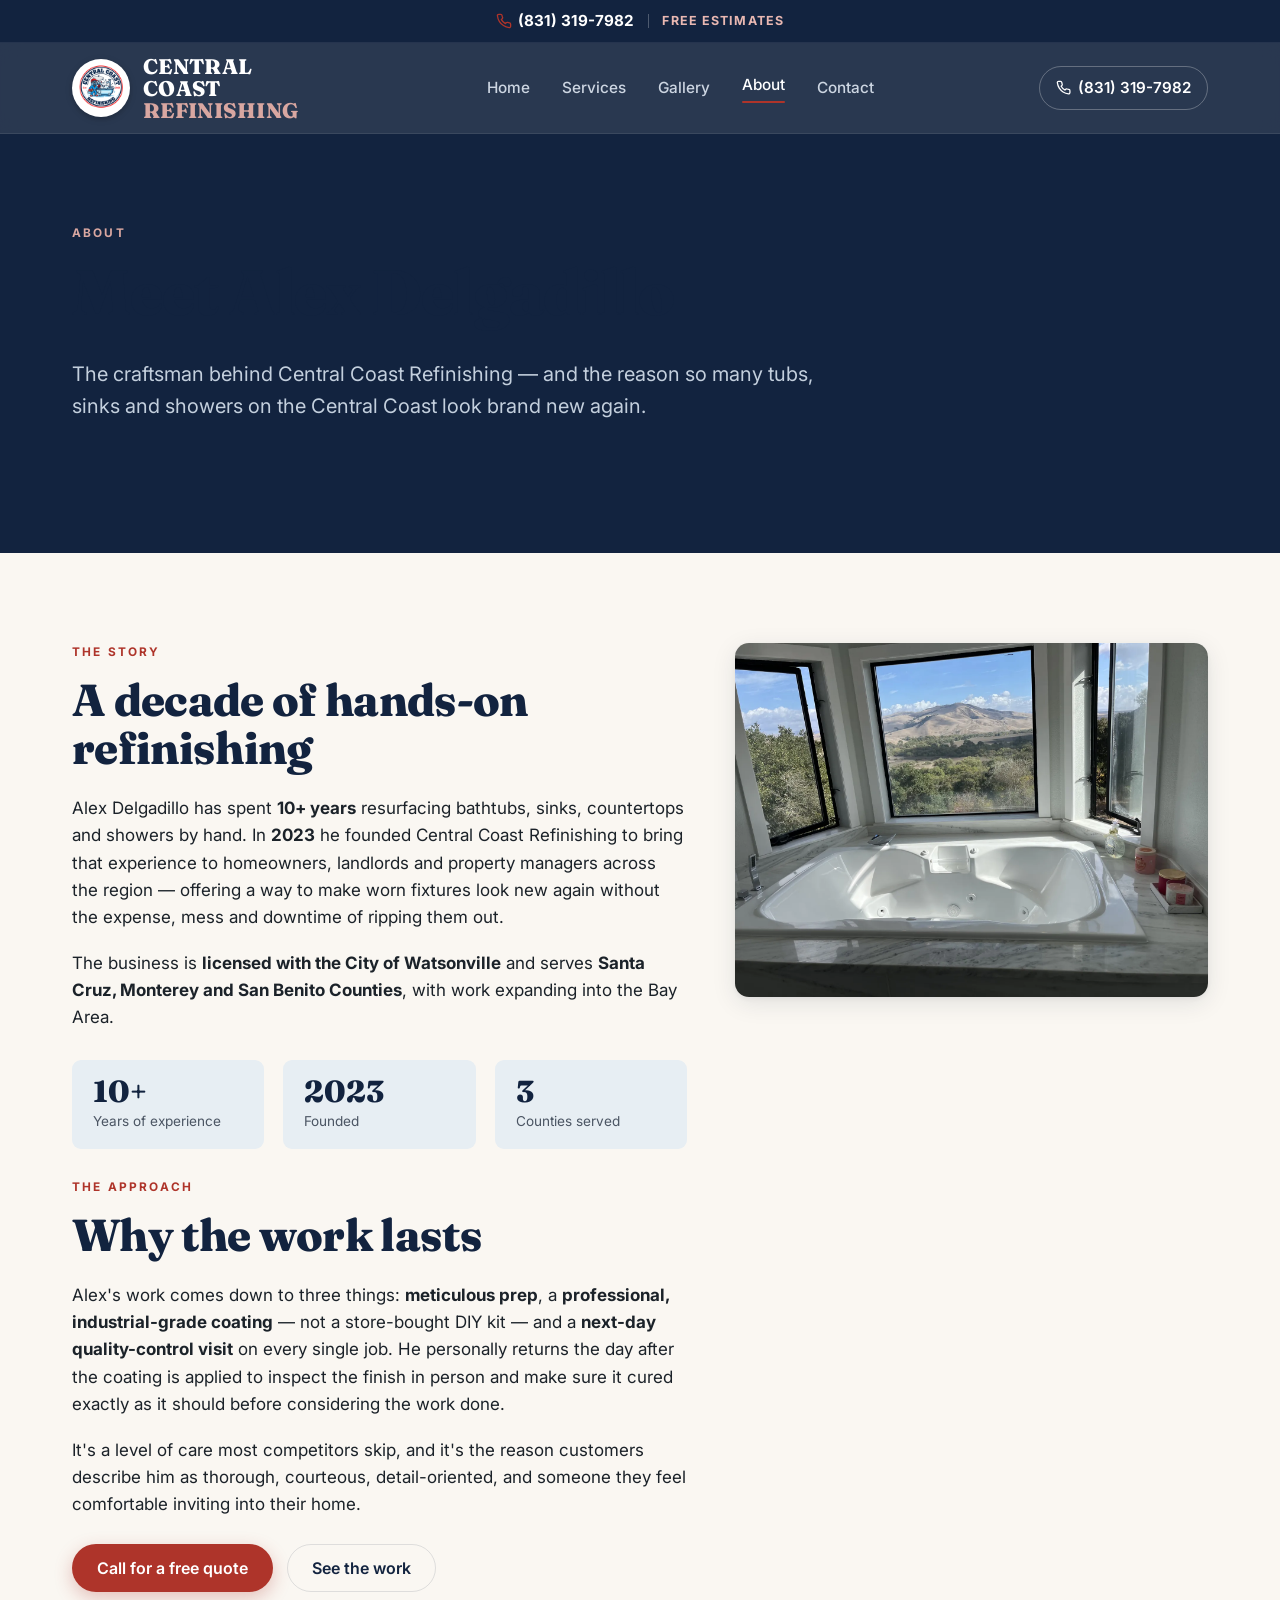
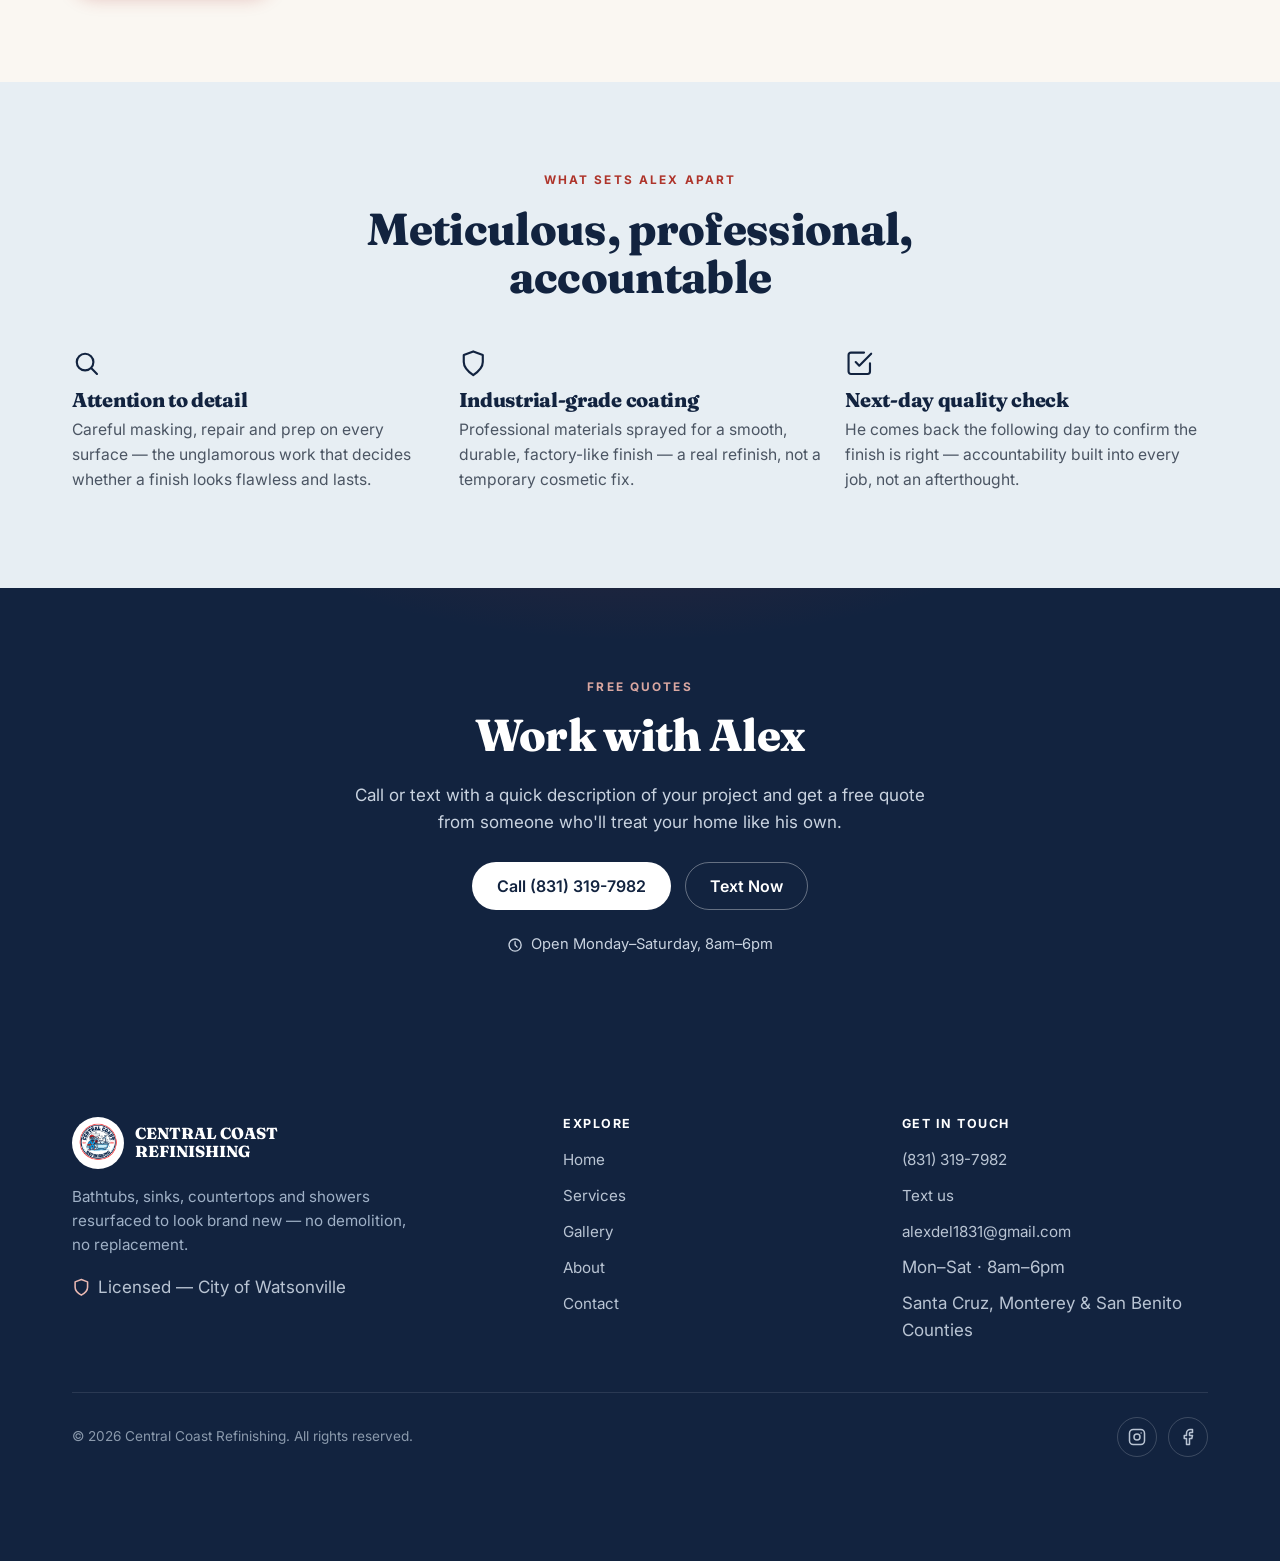
==== commit 6d49ec9e: "Add top phone/estimate bar and enlarge header logo & wordmark - New slim bar above the header on eve" ====
--- a/about.html
+++ b/about.html
@@ -17,15 +17,26 @@
 <link rel="preconnect" href="https://fonts.googleapis.com">
 <link rel="preconnect" href="https://fonts.gstatic.com" crossorigin>
 <link href="https://fonts.googleapis.com/css2?family=Fraunces:opsz,wght@9..144,600;9..144,700;9..144,800;9..144,900&family=Inter:wght@400;500;600;700&display=swap" rel="stylesheet">
-<link rel="stylesheet" href="css/style.css?v=3">
+<link rel="stylesheet" href="css/style.css?v=5">
 <noscript><style>.reveal{opacity:1;transform:none}</style></noscript>
 </head>
 <body>
 
+<div class="topbar">
+  <div class="wrap topbar__inner">
+    <a class="topbar__phone" href="tel:+18313197982">
+      <svg viewBox="0 0 24 24" fill="none" stroke="currentColor" stroke-width="2" stroke-linecap="round" stroke-linejoin="round" aria-hidden="true"><path d="M22 16.92v3a2 2 0 0 1-2.18 2 19.79 19.79 0 0 1-8.63-3.07 19.5 19.5 0 0 1-6-6 19.79 19.79 0 0 1-3.07-8.67A2 2 0 0 1 4.11 2h3a2 2 0 0 1 2 1.72c.13.96.36 1.9.7 2.81a2 2 0 0 1-.45 2.11L8.09 9.91a16 16 0 0 0 6 6l1.27-1.27a2 2 0 0 1 2.11-.45c.9.34 1.85.57 2.81.7A2 2 0 0 1 22 16.92z"/></svg>
+      (831) 319-7982
+    </a>
+    <span class="topbar__divider" aria-hidden="true"></span>
+    <span class="topbar__estimate">Free Estimates</span>
+  </div>
+</div>
+
 <header class="header" id="site-header">
   <div class="wrap header__inner">
     <a class="brand" href="index.html" aria-label="Central Coast Refinishing home">
-      <picture><source srcset="images/logo/logo.webp" type="image/webp"><img class="brand__logo" src="images/logo/logo.png" alt="" width="46" height="46"></picture>
+      <picture><source srcset="images/logo/logo.webp" type="image/webp"><img class="brand__logo" src="images/logo/logo.png" alt="" width="58" height="58"></picture>
       <span class="brand__name">Central Coast <span>Refinishing</span></span>
     </a>
     <nav class="nav" aria-label="Primary">
--- a/css/style.css
+++ b/css/style.css
@@ -33,7 +33,7 @@
   --font-display: "Fraunces", Georgia, "Times New Roman", serif;
   --font-body: "Inter", -apple-system, BlinkMacSystemFont, "Segoe UI", Roboto, sans-serif;
 
-  --header-h: 78px;
+  --header-h: 90px;
   --ease: cubic-bezier(0.22, 0.61, 0.36, 1);
 }
 
@@ -177,6 +177,44 @@
 .header a:focus-visible { outline-color: #f0b8b2; }
 
 /* ==========================================================================
+   TOP BAR — phone number + free estimates, visible above the fold
+   ========================================================================== */
+.topbar { background: var(--navy); border-bottom: 1px solid rgba(255,255,255,0.08); }
+.topbar__inner {
+  display: flex;
+  align-items: center;
+  justify-content: center;
+  gap: 0.85rem;
+  flex-wrap: wrap;
+  padding: 0.55rem 22px;
+}
+.topbar__phone {
+  display: inline-flex;
+  align-items: center;
+  gap: 0.4rem;
+  color: #fff;
+  font-weight: 700;
+  font-size: 0.95rem;
+  white-space: nowrap;
+}
+.topbar__phone svg { width: 1.05em; height: 1.05em; color: var(--red); flex: none; }
+.topbar__phone:hover { color: #e9b8b2; text-decoration: none; }
+.topbar__divider { width: 1px; height: 14px; background: rgba(255,255,255,0.25); flex: none; }
+.topbar__estimate {
+  color: #e9b8b2;
+  font-weight: 700;
+  font-size: 0.78rem;
+  text-transform: uppercase;
+  letter-spacing: 0.09em;
+  white-space: nowrap;
+}
+@media (max-width: 480px) {
+  .topbar__inner { gap: 0.55rem; padding: 0.5rem 16px; }
+  .topbar__phone { font-size: 0.88rem; }
+  .topbar__estimate { font-size: 0.68rem; }
+}
+
+/* ==========================================================================
    HEADER
    ========================================================================== */
 .header {
@@ -198,12 +236,12 @@
   transition: height 0.25s var(--ease);
 }
 .header.scrolled { background: var(--navy); }
-.header.scrolled .header__inner { height: 62px; }
-
-.brand { display: flex; align-items: center; gap: 0.7rem; text-decoration: none; }
+.header.scrolled .header__inner { height: 72px; }
+
+.brand { display: flex; align-items: center; gap: 0.8rem; text-decoration: none; }
 .brand:hover { text-decoration: none; }
 .brand__logo {
-  width: 46px; height: 46px;
+  width: 58px; height: 58px;
   border-radius: 50%;
   flex: none;
   transition: width 0.25s var(--ease), height 0.25s var(--ease);
@@ -211,12 +249,12 @@
   padding: 2px;
   box-shadow: 0 2px 6px rgba(0,0,0,0.25);
 }
-.header.scrolled .brand__logo { width: 40px; height: 40px; }
+.header.scrolled .brand__logo { width: 46px; height: 46px; }
 .brand__name {
   font-family: var(--font-display);
   color: #fff;
   font-weight: 800;
-  font-size: 1.02rem;
+  font-size: 1.32rem;
   letter-spacing: 0.02em;
   line-height: 1.05;
   text-transform: uppercase;
@@ -668,6 +706,42 @@
 }
 .flow-list strong { color: var(--navy); }
 .flow-list p { margin: 0; color: var(--steel); }
+
+/* ==========================================================================
+   FAQ ACCORDION
+   ========================================================================== */
+.faq-list { max-width: 800px; margin: 0 auto; display: flex; flex-direction: column; gap: 0.9rem; }
+.faq-item {
+  background: #fff;
+  border: 1px solid var(--navy-line);
+  border-radius: var(--radius-sm);
+  box-shadow: var(--shadow-sm);
+  overflow: hidden;
+}
+.faq-item summary {
+  cursor: pointer;
+  list-style: none;
+  padding: 1.15rem 1.4rem;
+  font-weight: 700;
+  color: var(--navy);
+  display: flex;
+  align-items: center;
+  justify-content: space-between;
+  gap: 1rem;
+}
+.faq-item summary::-webkit-details-marker { display: none; }
+.faq-item summary::after {
+  content: "+";
+  font-size: 1.5rem;
+  line-height: 1;
+  font-weight: 400;
+  color: var(--red);
+  flex: none;
+  transition: transform 0.2s var(--ease);
+}
+.faq-item[open] summary::after { transform: rotate(45deg); }
+.faq-item summary:focus-visible { outline: 3px solid var(--red); outline-offset: -3px; border-radius: 6px; }
+.faq-item p { padding: 0 1.4rem 1.2rem; margin: 0; color: var(--steel); }
 
 /* ==========================================================================
    CTA BAND
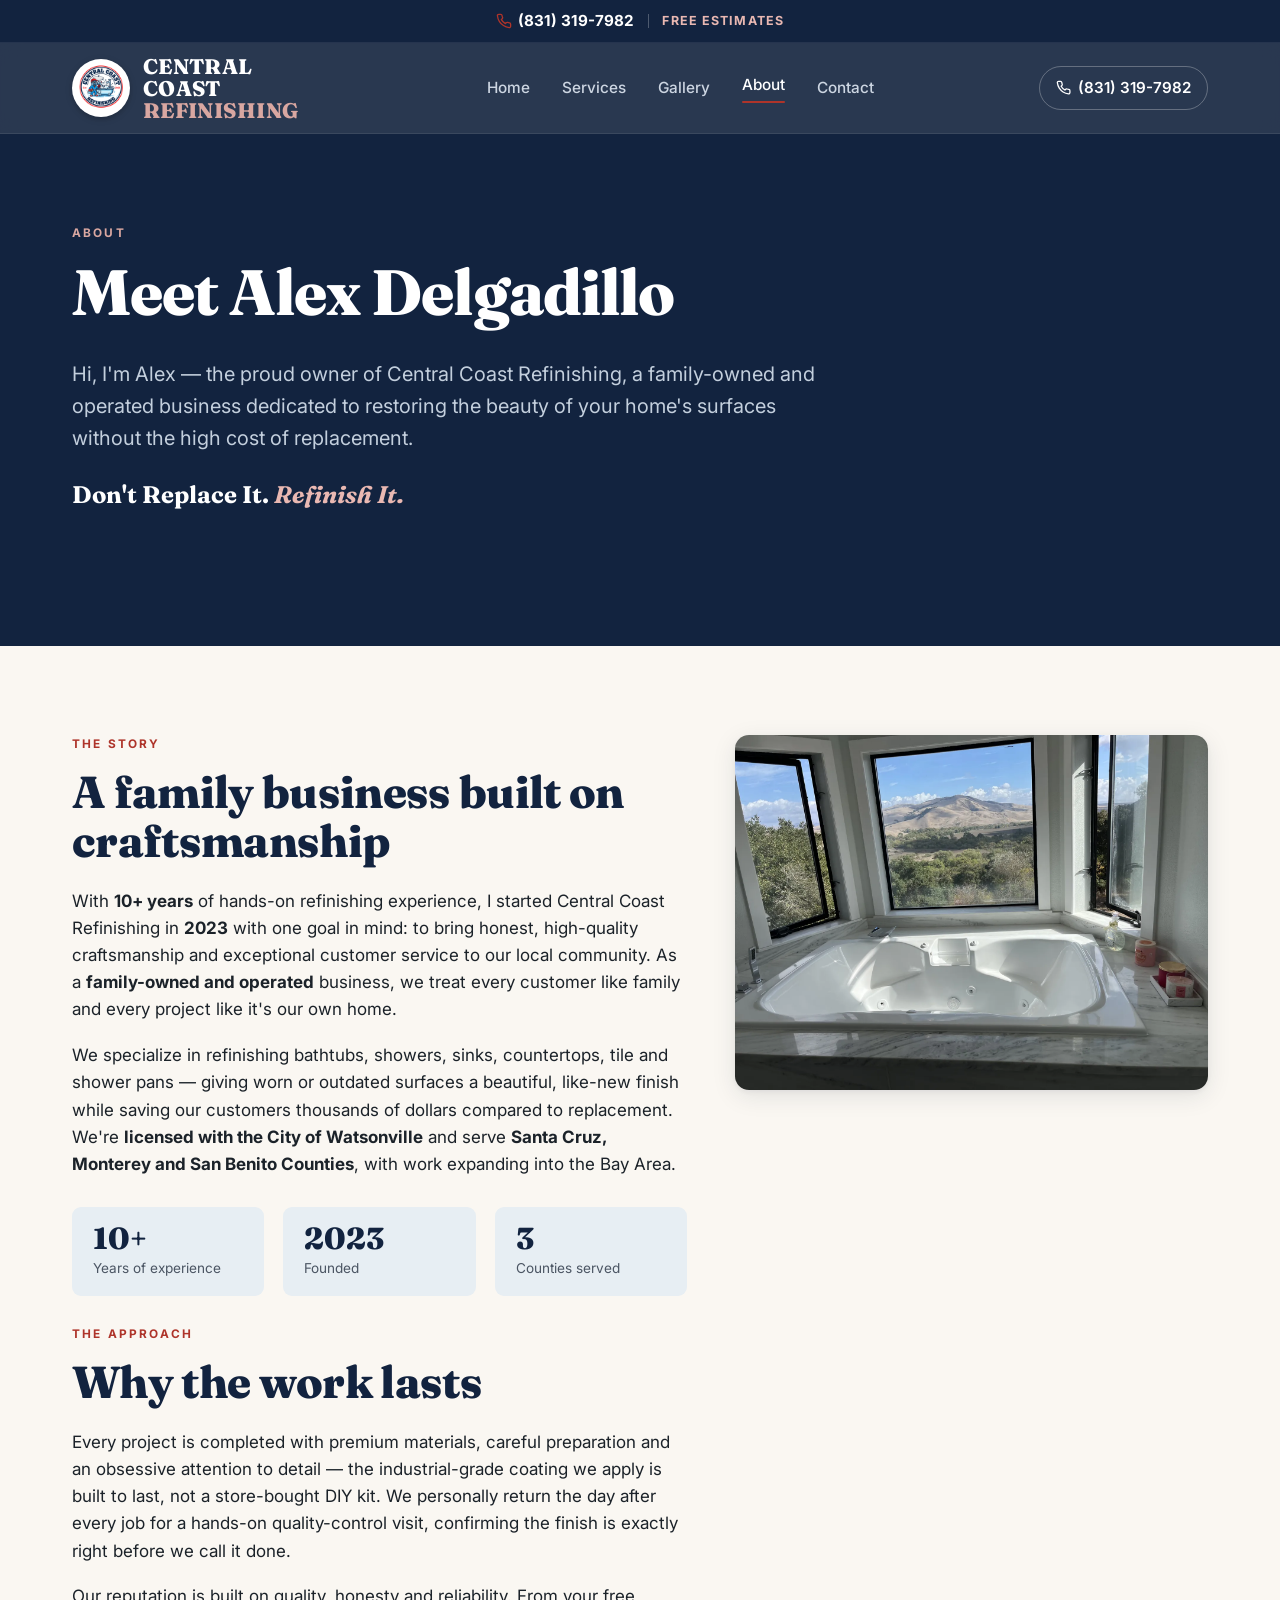
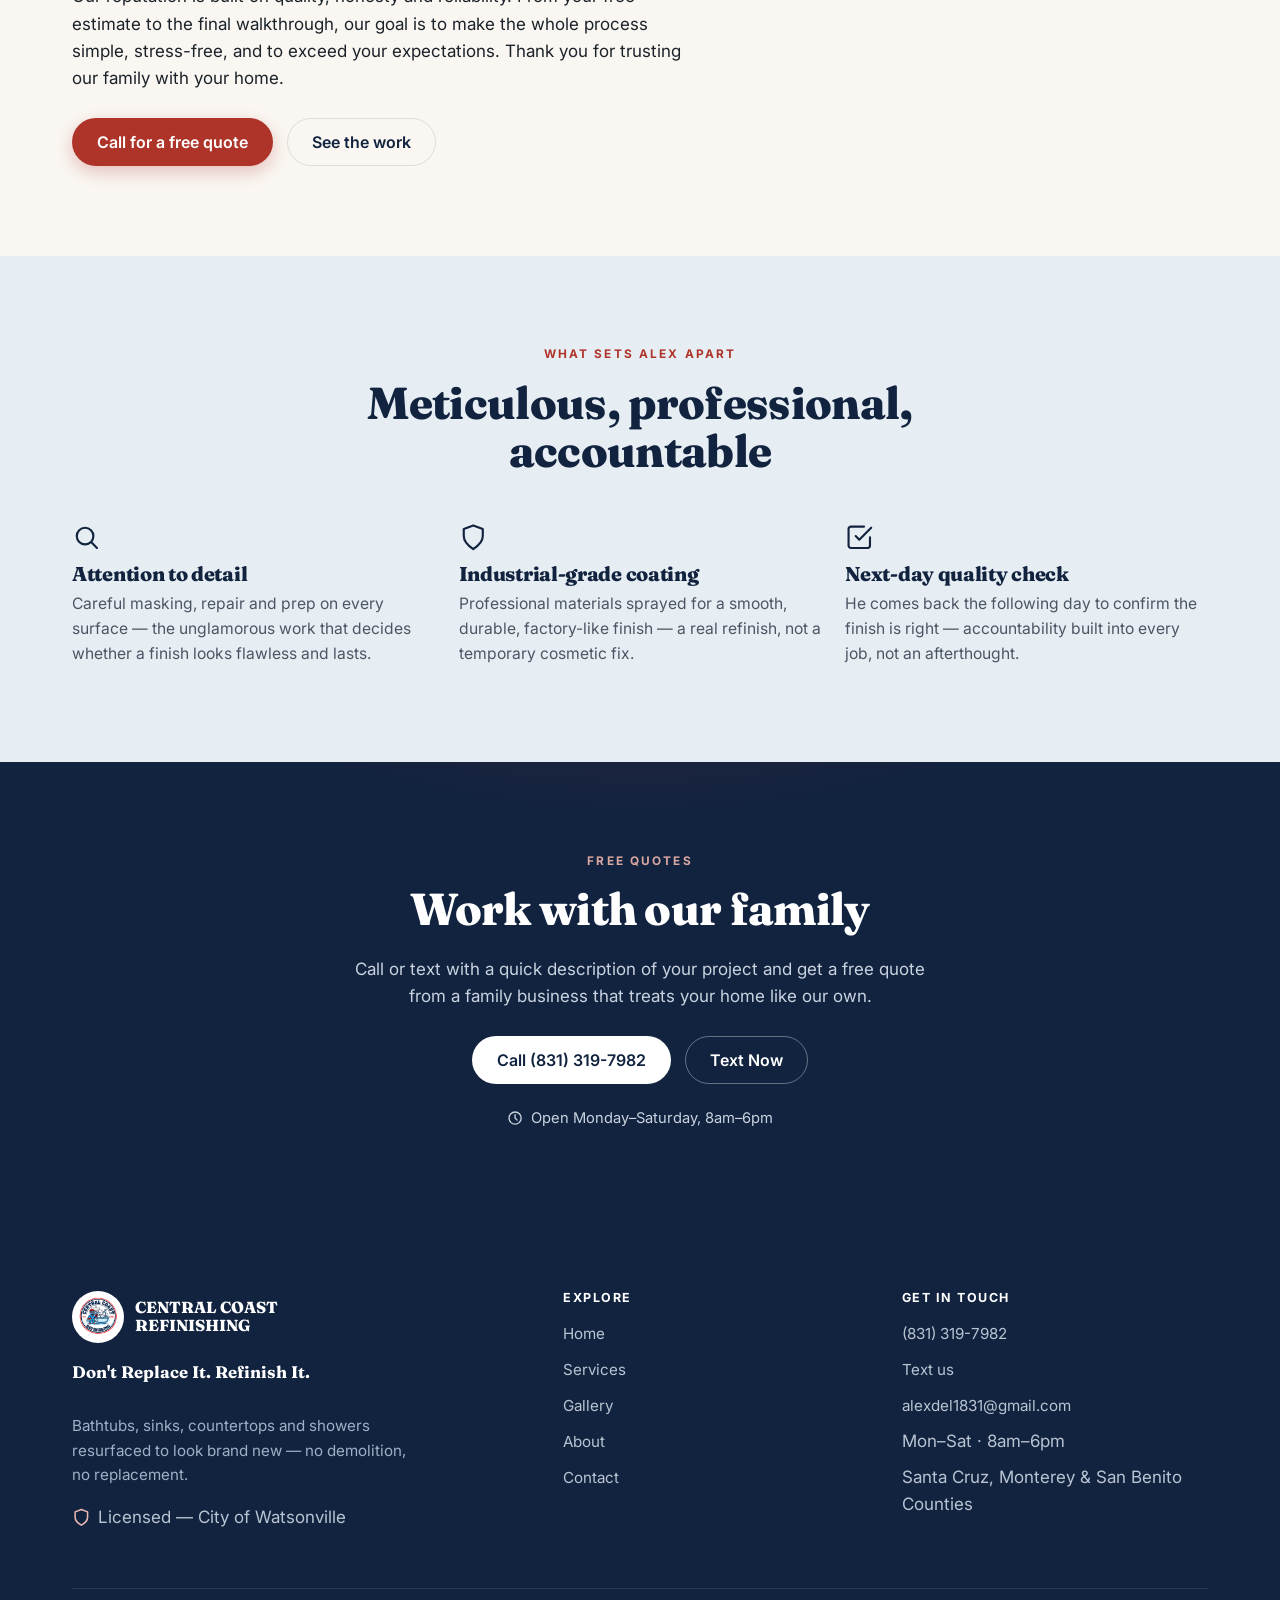
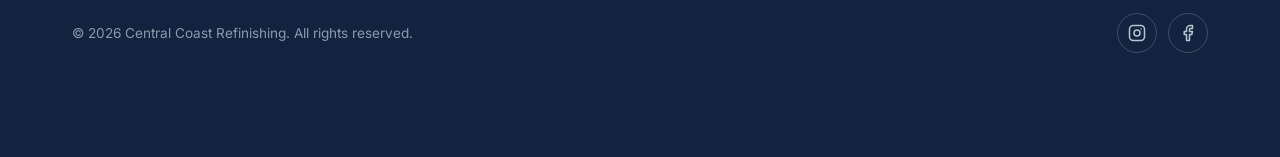
==== commit 4d5309e7: "Rewrite About page in Alex's own words, add company motto; fix invisible page-title bug - Replaced t" ====
--- a/about.html
+++ b/about.html
@@ -3,12 +3,12 @@
 <head>
 <meta charset="UTF-8">
 <meta name="viewport" content="width=device-width, initial-scale=1">
-<title>About | Central Coast Refinishing — Owner Alex Delgadillo</title>
-<meta name="description" content="Central Coast Refinishing was founded in 2023 by Alex Delgadillo, who brings 10+ years of hands-on refinishing experience, an industrial-grade coating, meticulous prep, and a next-day quality-control visit on every job. Licensed with the City of Watsonville.">
+<title>About | Central Coast Refinishing — A Family-Owned Business</title>
+<meta name="description" content="Central Coast Refinishing is a family-owned business founded in 2023 by Alex Delgadillo, who brings 10+ years of hands-on refinishing experience, premium materials, and a next-day quality-control visit to every job. Licensed with the City of Watsonville.">
 <link rel="canonical" href="about.html">
 <meta property="og:type" content="website">
 <meta property="og:title" content="About | Central Coast Refinishing">
-<meta property="og:description" content="Owner Alex Delgadillo brings 10+ years of refinishing experience, industrial-grade coating, meticulous prep, and a next-day quality check on every job.">
+<meta property="og:description" content="A family-owned refinishing business led by Alex Delgadillo — 10+ years of experience, premium materials, and a next-day quality check on every job.">
 <meta property="og:image" content="images/og-image.jpg">
 <meta name="twitter:card" content="summary_large_image">
 <link rel="icon" href="favicon.ico" sizes="any">
@@ -17,7 +17,7 @@
 <link rel="preconnect" href="https://fonts.googleapis.com">
 <link rel="preconnect" href="https://fonts.gstatic.com" crossorigin>
 <link href="https://fonts.googleapis.com/css2?family=Fraunces:opsz,wght@9..144,600;9..144,700;9..144,800;9..144,900&family=Inter:wght@400;500;600;700&display=swap" rel="stylesheet">
-<link rel="stylesheet" href="css/style.css?v=5">
+<link rel="stylesheet" href="css/style.css?v=7">
 <noscript><style>.reveal{opacity:1;transform:none}</style></noscript>
 </head>
 <body>
@@ -61,7 +61,8 @@
     <div class="section-head reveal" style="max-width:70ch">
       <span class="eyebrow on-navy">About</span>
       <h1>Meet Alex Delgadillo</h1>
-      <p class="lead">The craftsman behind Central Coast Refinishing — and the reason so many tubs, sinks and showers on the Central Coast look brand new again.</p>
+      <p class="lead">Hi, I'm Alex — the proud owner of Central Coast Refinishing, a family-owned and operated business dedicated to restoring the beauty of your home's surfaces without the high cost of replacement.</p>
+      <p class="about-tagline reveal">Don't Replace It. <em>Refinish It.</em></p>
     </div>
   </div>
 </section>
@@ -70,9 +71,9 @@
   <div class="wrap about-grid">
     <div class="about-body reveal">
       <span class="eyebrow">The Story</span>
-      <h2>A decade of hands-on refinishing</h2>
-      <p>Alex Delgadillo has spent <strong>10+ years</strong> resurfacing bathtubs, sinks, countertops and showers by hand. In <strong>2023</strong> he founded Central Coast Refinishing to bring that experience to homeowners, landlords and property managers across the region — offering a way to make worn fixtures look new again without the expense, mess and downtime of ripping them out.</p>
-      <p>The business is <strong>licensed with the City of Watsonville</strong> and serves <strong>Santa Cruz, Monterey and San Benito Counties</strong>, with work expanding into the Bay Area.</p>
+      <h2>A family business built on craftsmanship</h2>
+      <p>With <strong>10+ years</strong> of hands-on refinishing experience, I started Central Coast Refinishing in <strong>2023</strong> with one goal in mind: to bring honest, high-quality craftsmanship and exceptional customer service to our local community. As a <strong>family-owned and operated</strong> business, we treat every customer like family and every project like it's our own home.</p>
+      <p>We specialize in refinishing bathtubs, showers, sinks, countertops, tile and shower pans — giving worn or outdated surfaces a beautiful, like-new finish while saving our customers thousands of dollars compared to replacement. We're <strong>licensed with the City of Watsonville</strong> and serve <strong>Santa Cruz, Monterey and San Benito Counties</strong>, with work expanding into the Bay Area.</p>
 
       <div class="stat-row">
         <div class="stat"><div class="stat__n">10+</div><div class="stat__l">Years of experience</div></div>
@@ -82,8 +83,8 @@
 
       <span class="eyebrow">The Approach</span>
       <h2>Why the work lasts</h2>
-      <p>Alex's work comes down to three things: <strong>meticulous prep</strong>, a <strong>professional, industrial-grade coating</strong> — not a store-bought DIY kit — and a <strong>next-day quality-control visit</strong> on every single job. He personally returns the day after the coating is applied to inspect the finish in person and make sure it cured exactly as it should before considering the work done.</p>
-      <p>It's a level of care most competitors skip, and it's the reason customers describe him as thorough, courteous, detail-oriented, and someone they feel comfortable inviting into their home.</p>
+      <p>Every project is completed with premium materials, careful preparation and an obsessive attention to detail — the industrial-grade coating we apply is built to last, not a store-bought DIY kit. We personally return the day after every job for a hands-on quality-control visit, confirming the finish is exactly right before we call it done.</p>
+      <p>Our reputation is built on quality, honesty and reliability. From your free estimate to the final walkthrough, our goal is to make the whole process simple, stress-free, and to exceed your expectations. Thank you for trusting our family with your home.</p>
 
       <div class="btn-row" style="margin-top:1.6rem">
         <a class="btn btn--primary" href="tel:+18313197982">Call for a free quote</a>
@@ -126,8 +127,8 @@
 <section class="section cta-band">
   <div class="wrap reveal">
     <span class="eyebrow on-navy">Free Quotes</span>
-    <h2>Work with Alex</h2>
-    <p>Call or text with a quick description of your project and get a free quote from someone who'll treat your home like his own.</p>
+    <h2>Work with our family</h2>
+    <p>Call or text with a quick description of your project and get a free quote from a family business that treats your home like our own.</p>
     <div class="btn-row center" style="margin-top:1.6rem">
       <a class="btn btn--onnavy" href="tel:+18313197982">Call (831) 319-7982</a>
       <a class="btn btn--onnavy-ghost" href="sms:+18313197982">Text Now</a>
@@ -146,7 +147,7 @@
           <picture><source srcset="images/logo/logo.webp" type="image/webp"><img src="images/logo/logo.png" alt="Central Coast Refinishing logo" width="52" height="52"></picture>
           <span>Central Coast Refinishing</span>
         </div>
-        <p class="footer__tag">Bathtubs, sinks, countertops and showers resurfaced to look brand new — no demolition, no replacement.</p>
+        <p class="footer__tag"><strong>Don't Replace It. Refinish It.</strong><br>Bathtubs, sinks, countertops and showers resurfaced to look brand new — no demolition, no replacement.</p>
         <p class="footer__license"><svg viewBox="0 0 24 24" fill="none" stroke="currentColor" stroke-width="2" stroke-linecap="round" stroke-linejoin="round" aria-hidden="true"><path d="M12 22s8-4 8-10V5l-8-3-8 3v7c0 6 8 10 8 10z"/></svg> Licensed — City of Watsonville</p>
       </div>
       <div>
--- a/css/style.css
+++ b/css/style.css
@@ -94,6 +94,7 @@
 .section { padding: clamp(3.4rem, 7vw, 6rem) 0; }
 .section--gloss { background: var(--gloss); }
 .section--navy { background: var(--navy); color: #dfe6ef; }
+.section--navy h1,
 .section--navy h2,
 .section--navy h3 { color: #fff; }
 
@@ -809,6 +810,15 @@
 .stat__n { font-family: var(--font-display); font-weight: 800; color: var(--navy); font-size: 1.9rem; line-height: 1; }
 .stat__l { font-size: 0.85rem; color: var(--steel); margin-top: 0.3rem; }
 
+.about-tagline {
+  font-family: var(--font-display);
+  font-weight: 700;
+  font-size: clamp(1.15rem, 2.4vw, 1.5rem);
+  color: #fff;
+  margin-top: 0.7rem;
+}
+.about-tagline em { font-style: italic; color: #e9b8b2; }
+
 /* ==========================================================================
    FOOTER
    ========================================================================== */
@@ -826,6 +836,7 @@
   font-size: 1rem; line-height: 1.1; max-width: 14ch;
 }
 .footer__tag { color: #9fb0c6; font-size: 0.95rem; max-width: 34ch; }
+.footer__tag strong { display: block; color: #fff; font-family: var(--font-display); font-size: 1.05rem; margin-bottom: 0.3rem; }
 .footer h4 {
   color: #fff; font-family: var(--font-body); text-transform: uppercase;
   letter-spacing: 0.12em; font-size: 0.78rem; margin: 0 0 1rem; font-weight: 700;
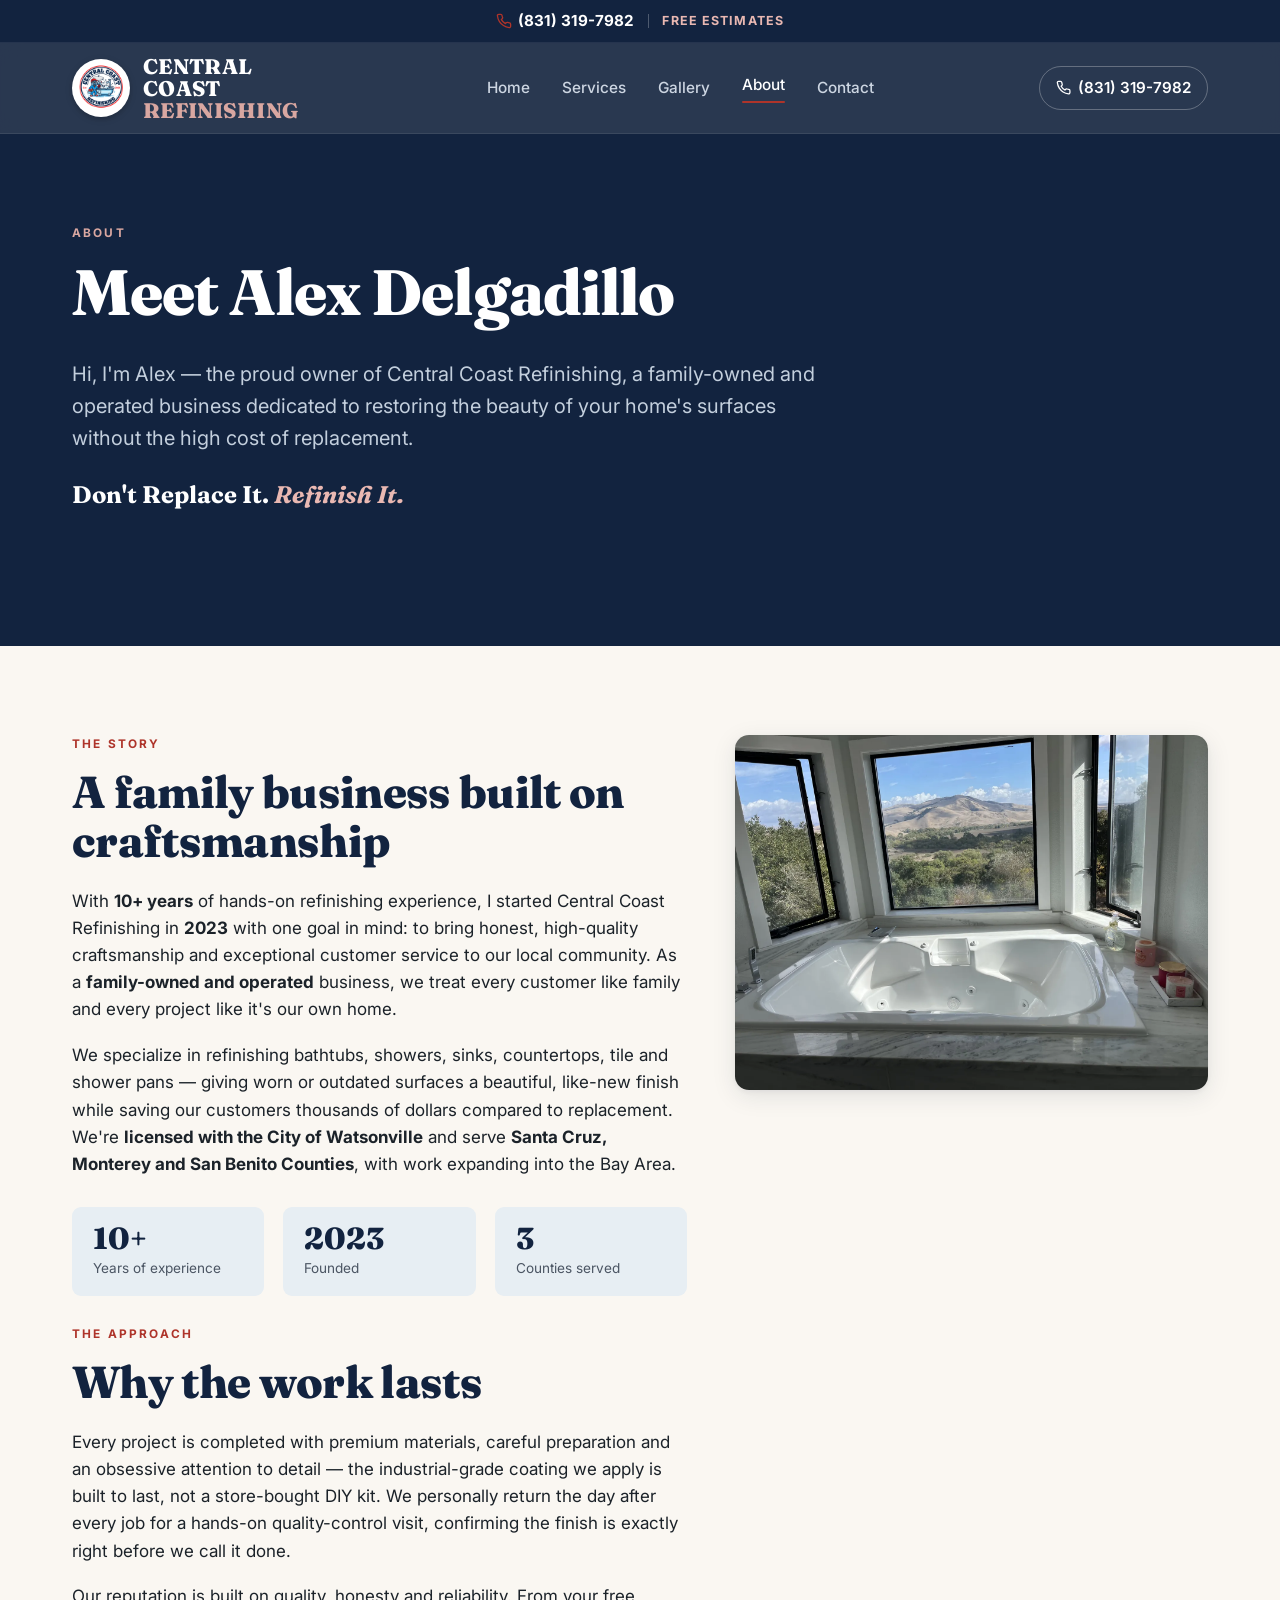
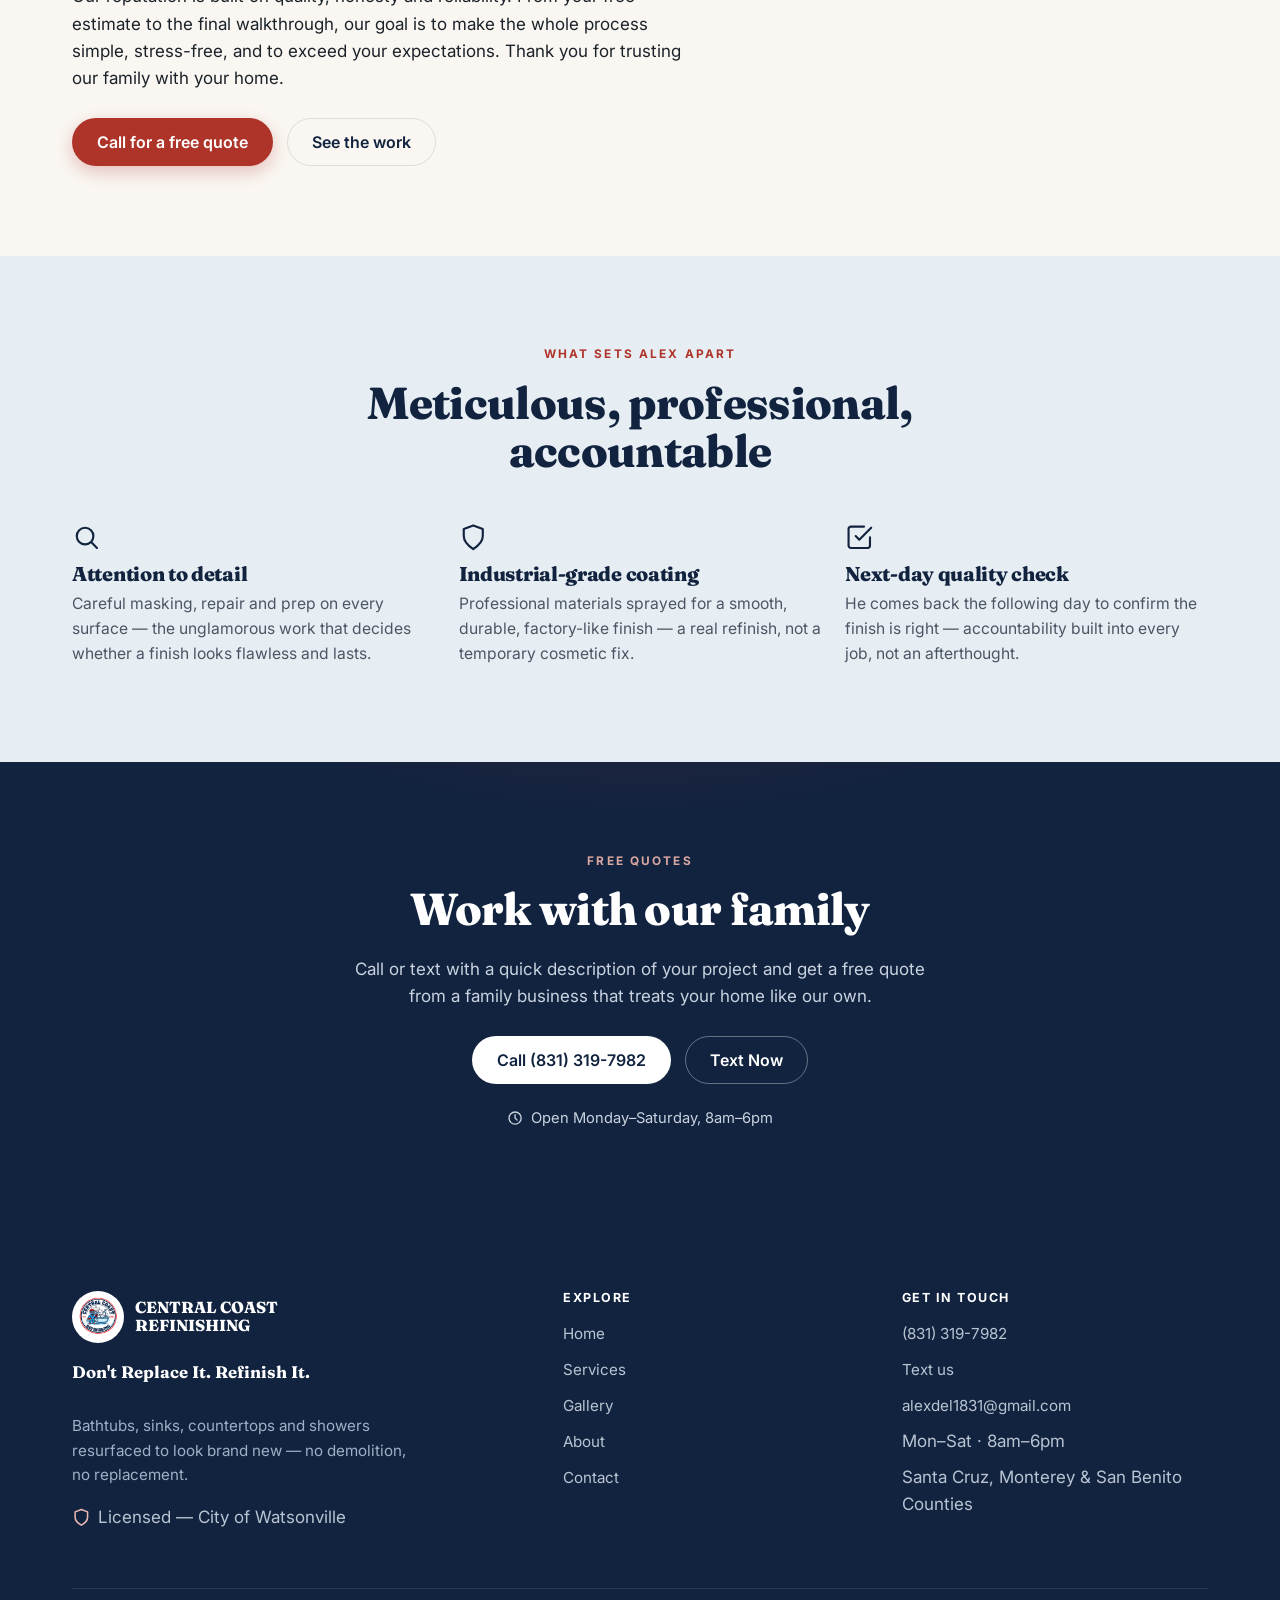
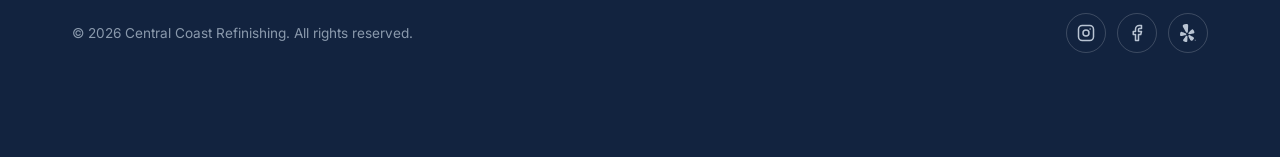
==== commit 27f195e7: "Add Yelp to social links (footer icons, contact page, JSON-LD) - Added a Yelp icon next to Instagram" ====
--- a/about.html
+++ b/about.html
@@ -176,6 +176,7 @@
       <span class="footer__social">
         <a href="https://www.instagram.com/centralcoast_refinishing/" target="_blank" rel="noopener" aria-label="Instagram"><svg viewBox="0 0 24 24" fill="none" stroke="currentColor" stroke-width="2" stroke-linecap="round" stroke-linejoin="round" aria-hidden="true"><rect x="2" y="2" width="20" height="20" rx="5"/><circle cx="12" cy="12" r="4"/><circle cx="17.5" cy="6.5" r="1" fill="currentColor" stroke="none"/></svg></a>
         <a href="https://www.facebook.com/profile.php?id=61558514482755" target="_blank" rel="noopener" aria-label="Facebook"><svg viewBox="0 0 24 24" fill="none" stroke="currentColor" stroke-width="2" stroke-linecap="round" stroke-linejoin="round" aria-hidden="true"><path d="M18 2h-3a5 5 0 0 0-5 5v3H7v4h3v8h4v-8h3l1-4h-4V7a1 1 0 0 1 1-1h3z"/></svg></a>
+        <a href="https://yelp.to/YThw_GFJgo" target="_blank" rel="noopener" aria-label="Yelp"><svg viewBox="0 0 24 24" fill="currentColor" aria-hidden="true"><path d="m7.6885 15.1415-3.6715.8483c-.3769.0871-.755.183-1.1452.155-.2611-.0188-.5122-.0414-.7606-.213a1.179 1.179 0 0 1-.331-.3594c-.3486-.5519-.3656-1.3661-.3697-2.0004a6.2874 6.2874 0 0 1 .3314-2.0642 1.857 1.857 0 0 1 .1073-.2474 2.3426 2.3426 0 0 1 .1255-.2165 2.4572 2.4572 0 0 1 .1563-.1975 1.1736 1.1736 0 0 1 .399-.2831 1.082 1.082 0 0 1 .4592-.0837c.2355.0016.5139.052.91.1734.0555.0191.1237.0382.1856.0572.3277.1013.7048.2404 1.1499.3987.6863.2404 1.3663.487 2.0463.7397l1.2117.4423c.2217.0807.4363.18.6412.297.174.0984.3273.2298.4512.387a1.217 1.217 0 0 1 .192.4309 1.2205 1.2205 0 0 1-.872 1.4522c-.0468.0151-.0852.0239-.1085.0293l-1.105.2553-.0031-.001zM18.8208 7.565a1.8506 1.8506 0 0 0-.2042-.1754 2.4082 2.4082 0 0 0-.2077-.1394 2.3607 2.3607 0 0 0-.2269-.109 1.1705 1.1705 0 0 0-.482-.0796 1.0862 1.0862 0 0 0-.4498.1263c-.2107.1048-.4388.2732-.742.5551-.042.0417-.0947.0886-.142.133-.2502.2351-.5286.5252-.8599.863a114.6363 114.6363 0 0 0-1.5166 1.5629l-.8962.9293a4.1897 4.1897 0 0 0-.4466.5483 1.541 1.541 0 0 0-.2364.5459 1.2199 1.2199 0 0 0 .0107.4518l.0046.02a1.218 1.218 0 0 0 1.4184.923 1.162 1.162 0 0 0 .1105-.0213l4.7781-1.104c.3766-.087.7587-.1667 1.097-.3631.2269-.1316.4428-.262.5909-.5252a1.1793 1.1793 0 0 0 .1405-.4683c.0733-.6512-.2668-1.3908-.5403-1.963a6.2792 6.2792 0 0 0-1.2001-1.7103zM8.9703.0754a8.6724 8.6724 0 0 0-.83.1564c-.2754.066-.548.1383-.8146.2236-.868.2844-2.0884.8063-2.295 1.8065-.1165.5655.1595 1.1439.3737 1.66.2595.6254.614 1.1889.9373 1.7777.8543 1.5545 1.7245 3.0993 2.5922 4.6457.259.4617.5416 1.0464 1.043 1.2856a1.058 1.058 0 0 0 .1013.0383c.2248.0851.4699.1016.7041.0471a4.3015 4.3015 0 0 0 .0418-.0097 1.2136 1.2136 0 0 0 .5658-.3397 1.1033 1.1033 0 0 0 .079-.0822c.3463-.435.3454-1.0833.3764-1.6134.1042-1.771.2139-3.5423.3009-5.3142.0332-.6712.1055-1.3333.0655-2.0096-.0328-.5579-.0368-1.1984-.3891-1.6563-.6218-.8073-1.9476-.741-2.8523-.6158zm2.084 15.9505a1.1053 1.1053 0 0 0-1.2306-.4145 1.1398 1.1398 0 0 0-.1526.0633 1.4806 1.4806 0 0 0-.2171.1354c-.1992.1475-.3668.3392-.5196.5315-.0386.049-.074.1143-.12.1562l-.7686 1.0573a113.9168 113.9168 0 0 0-1.2913 1.789c-.278.3895-.5184.7184-.7083 1.0094-.036.0547-.0734.116-.1075.1647-.2277.3522-.3566.6092-.4228.8381a1.0945 1.0945 0 0 0-.046.4721c.0211.1655.0768.3246.1635.467.046.0715.0957.1406.1487.207a2.334 2.334 0 0 0 .1754.1825 1.843 1.843 0 0 0 .2108.1732c.5304.369 1.1112.6342 1.722.8391a6.0958 6.0958 0 0 0 1.5716.3004c.091.0046.1821.0025.2728-.006a2.3878 2.3878 0 0 0 .2506-.0351 2.3862 2.3862 0 0 0 .2447-.071 1.1927 1.1927 0 0 0 .4175-.2658c.1127-.113.1994-.249.2541-.3989.0889-.2214.1473-.5026.1857-.92.0034-.0593.0118-.1305.0177-.1958.0304-.3463.0443-.7531.0666-1.2315.0375-.7357.067-1.4681.0903-2.2026 0 0 .0495-1.3053.0494-1.306.0113-.3008.002-.6342-.0814-.9336a1.396 1.396 0 0 0-.1756-.4054zm8.6754 2.0439c-.1605-.176-.3878-.3514-.7462-.5682-.0518-.0288-.1124-.0674-.1684-.1009-.2985-.1795-.658-.3684-1.078-.5965a120.7615 120.7615 0 0 0-1.9427-1.042l-1.1515-.6107c-.0597-.0175-.1203-.0607-.1766-.0878-.2212-.1058-.4558-.2045-.6992-.2498a1.4915 1.4915 0 0 0-.2545-.0265 1.1527 1.1527 0 0 0-.1648.01 1.1077 1.1077 0 0 0-.9227.9133 1.4186 1.4186 0 0 0 .0159.439c.0563.3065.1932.6096.3346.875l.615 1.1526c.3422.65.6884 1.2963 1.0435 1.9406.229.4202.4196.7799.5982 1.078.0338.056.0721.1163.1011.1682.2173.3584.392.584.569.7458.1146.1107.252.195.4026.247.1583.0525.326.071.4919.0546a2.368 2.368 0 0 0 .251-.0435c.0817-.022.1622-.048.241-.0784a1.863 1.863 0 0 0 .2475-.1143 6.1018 6.1018 0 0 0 1.2818-.9597c.4596-.4522.8659-.9454 1.182-1.51.044-.08.0819-.163.1138-.2483a2.49 2.49 0 0 0 .0773-.2411c.0186-.083.033-.1669.0429-.2513a1.188 1.188 0 0 0-.0565-.491 1.0933 1.0933 0 0 0-.248-.4041zm2.86 3.742a.8523.8523 0 0 1-.111.4236c-.074.132-.178.2377-.3115.3172a.8428.8428 0 0 1-.4385.119.847.847 0 0 1-.4373-.1179.8526.8526 0 0 1-.3125-.3171.8548.8548 0 0 1-.111-.4248c0-.1526.038-.2958.1143-.4294a.8405.8405 0 0 1 .315-.3159.849.849 0 0 1 .4315-.1156.8514.8514 0 0 1 .4294.1144.84.84 0 0 1 .316.3148.8494.8494 0 0 1 .1156.4317zm-.1202 0c0-.1328-.0332-.256-.0996-.3698s-.1564-.2038-.2702-.2702a.7125.7125 0 0 0-.371-.1007.7204.7204 0 0 0-.3698.0996.7487.7487 0 0 0-.2713.2702.7181.7181 0 0 0-.0996.3709c0 .132.0332.2557.0996.371a.7355.7355 0 0 0 .2713.2713.7354.7354 0 0 0 .3698.0985.7205.7205 0 0 0 .3698-.0996.7423.7423 0 0 0 .2702-.2691.7186.7186 0 0 0 .1008-.3721zm-.577.0584.2724.4522h-.1922l-.237-.4052h-.1546v.4052h-.1695v-1.02h.2988c.1268 0 .2195.0247.2783.0744.0595.0496.0892.1252.0892.2267a.2785.2785 0 0 1-.0492.1625c-.032.0466-.0775.0813-.1362.1042zm-.0412-.1408a.1532.1532 0 0 0 .056-.1214c0-.0573-.0164-.0981-.0491-.1225-.0329-.0251-.0847-.0377-.1557-.0377h-.1214v.3285h.1237c.061 0 .1098-.0157.1465-.047z"/></svg></a>
       </span>
     </div>
   </div>
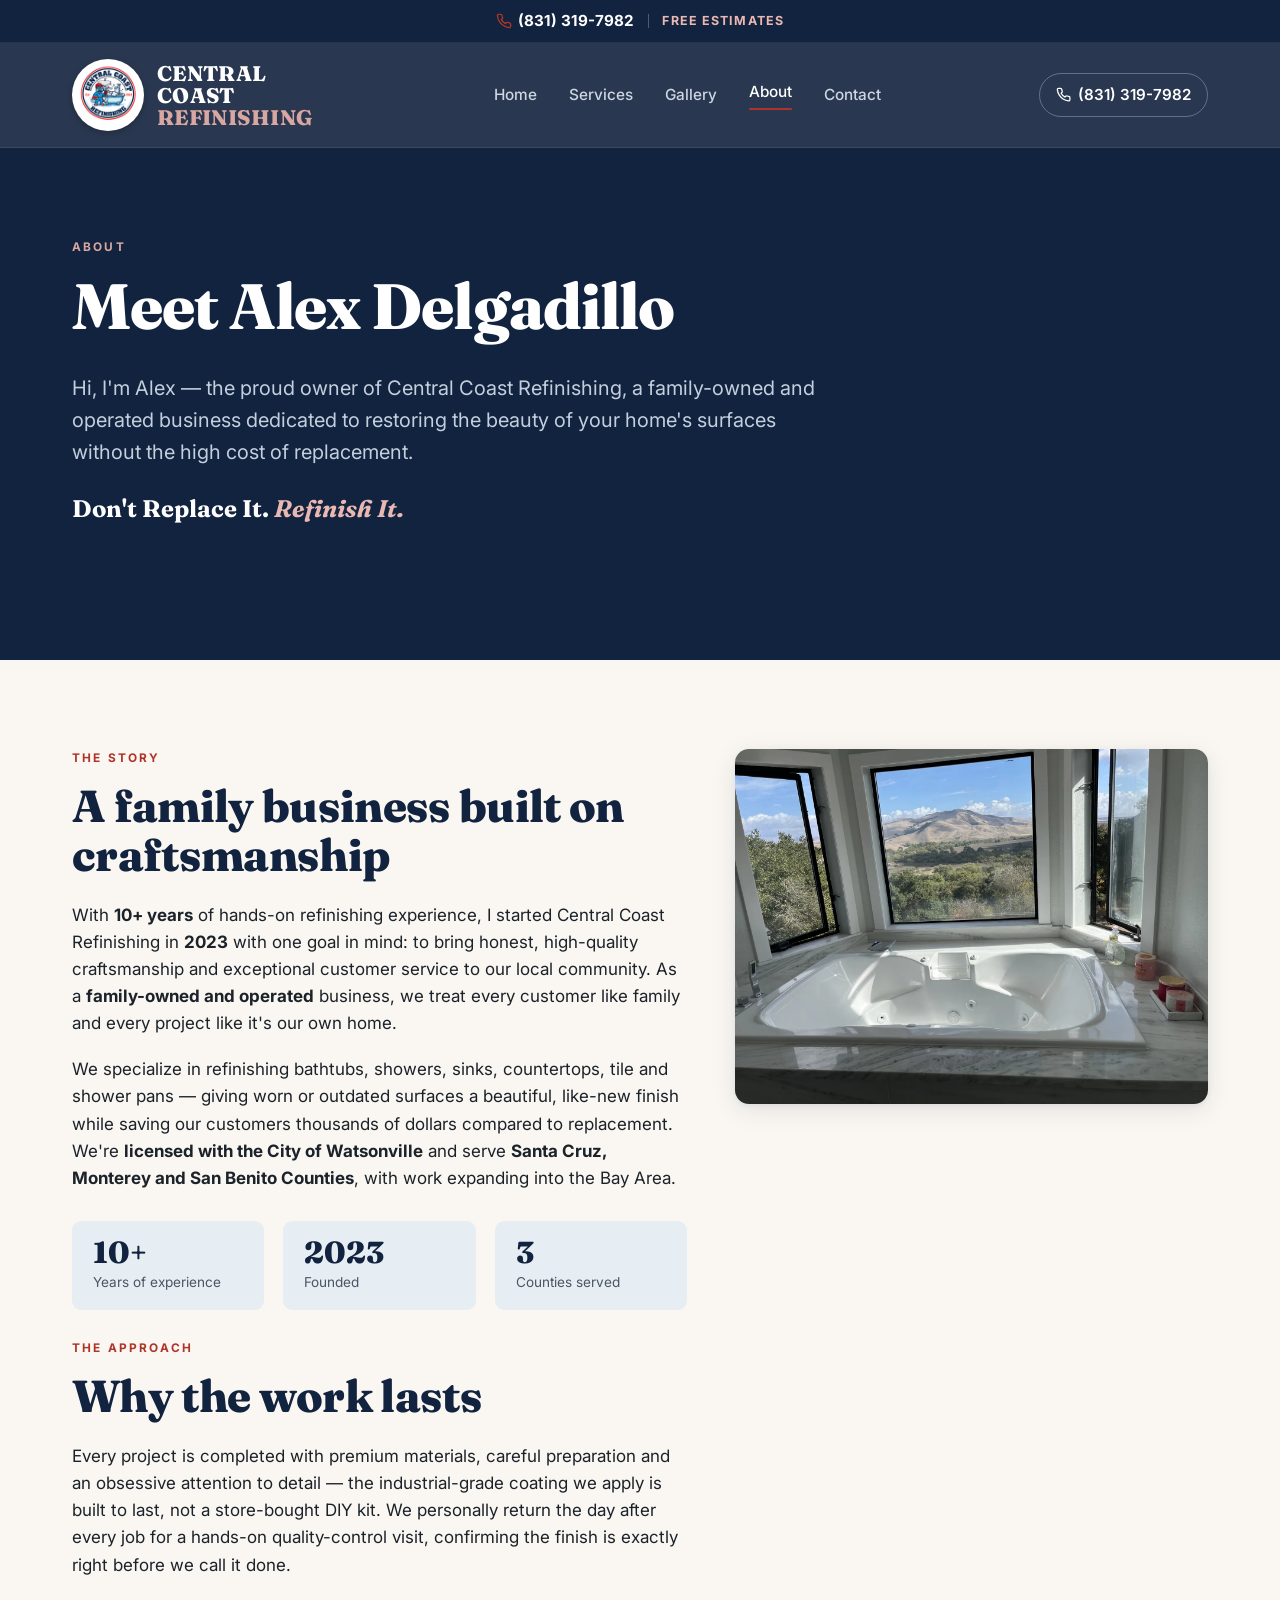
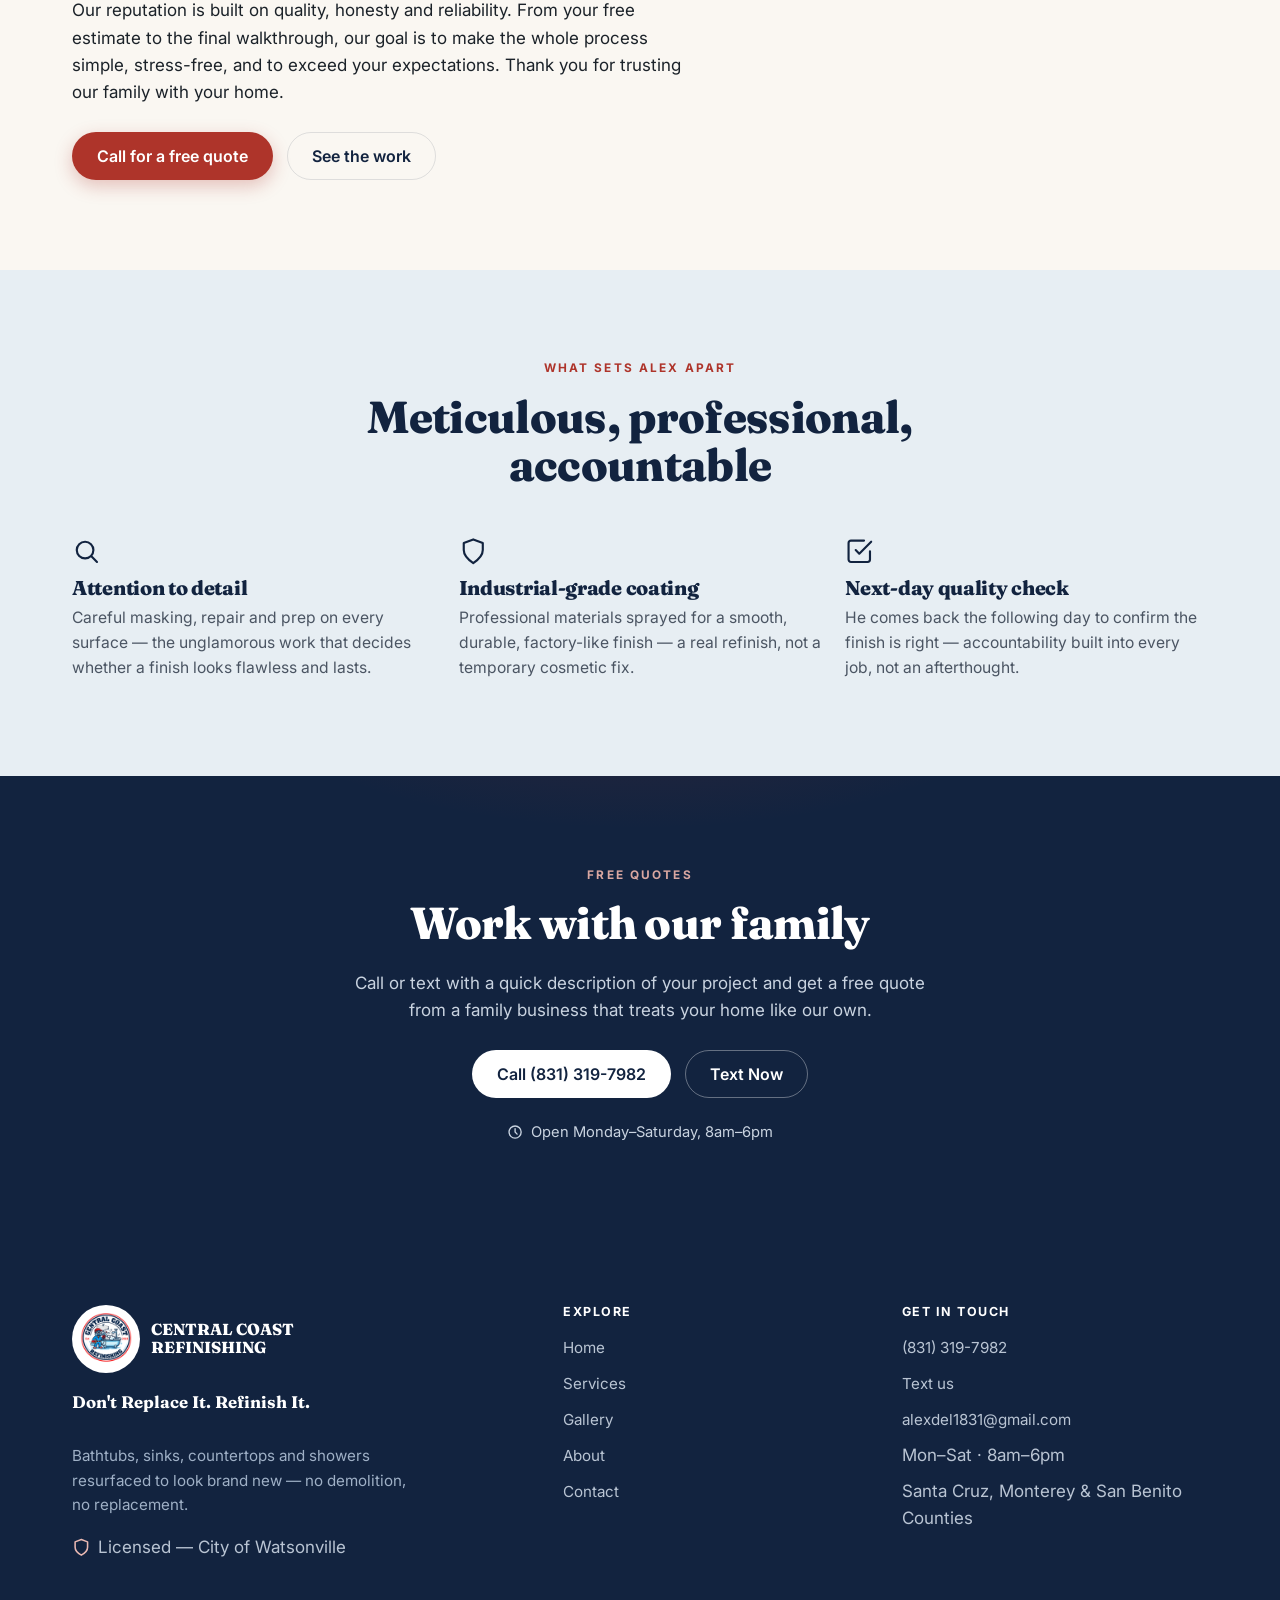
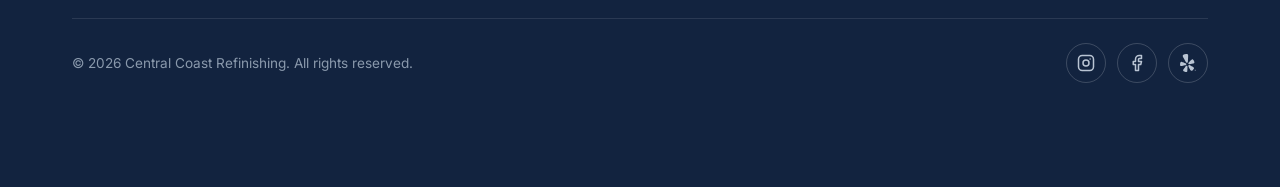
==== commit ff314d1d: "Enlarge the logo site-wide (header and footer) - Header logo 58px -> 72px (scrolled 46px -> 56px), h" ====
--- a/about.html
+++ b/about.html
@@ -17,7 +17,7 @@
 <link rel="preconnect" href="https://fonts.googleapis.com">
 <link rel="preconnect" href="https://fonts.gstatic.com" crossorigin>
 <link href="https://fonts.googleapis.com/css2?family=Fraunces:opsz,wght@9..144,600;9..144,700;9..144,800;9..144,900&family=Inter:wght@400;500;600;700&display=swap" rel="stylesheet">
-<link rel="stylesheet" href="css/style.css?v=7">
+<link rel="stylesheet" href="css/style.css?v=8">
 <noscript><style>.reveal{opacity:1;transform:none}</style></noscript>
 </head>
 <body>
@@ -36,7 +36,7 @@
 <header class="header" id="site-header">
   <div class="wrap header__inner">
     <a class="brand" href="index.html" aria-label="Central Coast Refinishing home">
-      <picture><source srcset="images/logo/logo.webp" type="image/webp"><img class="brand__logo" src="images/logo/logo.png" alt="" width="58" height="58"></picture>
+      <picture><source srcset="images/logo/logo.webp" type="image/webp"><img class="brand__logo" src="images/logo/logo.png" alt="" width="72" height="72"></picture>
       <span class="brand__name">Central Coast <span>Refinishing</span></span>
     </a>
     <nav class="nav" aria-label="Primary">
@@ -144,7 +144,7 @@
     <div class="footer__grid">
       <div>
         <div class="footer__brand">
-          <picture><source srcset="images/logo/logo.webp" type="image/webp"><img src="images/logo/logo.png" alt="Central Coast Refinishing logo" width="52" height="52"></picture>
+          <picture><source srcset="images/logo/logo.webp" type="image/webp"><img src="images/logo/logo.png" alt="Central Coast Refinishing logo" width="68" height="68"></picture>
           <span>Central Coast Refinishing</span>
         </div>
         <p class="footer__tag"><strong>Don't Replace It. Refinish It.</strong><br>Bathtubs, sinks, countertops and showers resurfaced to look brand new — no demolition, no replacement.</p>
--- a/css/style.css
+++ b/css/style.css
@@ -33,7 +33,7 @@
   --font-display: "Fraunces", Georgia, "Times New Roman", serif;
   --font-body: "Inter", -apple-system, BlinkMacSystemFont, "Segoe UI", Roboto, sans-serif;
 
-  --header-h: 90px;
+  --header-h: 104px;
   --ease: cubic-bezier(0.22, 0.61, 0.36, 1);
 }
 
@@ -237,12 +237,12 @@
   transition: height 0.25s var(--ease);
 }
 .header.scrolled { background: var(--navy); }
-.header.scrolled .header__inner { height: 72px; }
+.header.scrolled .header__inner { height: 82px; }
 
 .brand { display: flex; align-items: center; gap: 0.8rem; text-decoration: none; }
 .brand:hover { text-decoration: none; }
 .brand__logo {
-  width: 58px; height: 58px;
+  width: 72px; height: 72px;
   border-radius: 50%;
   flex: none;
   transition: width 0.25s var(--ease), height 0.25s var(--ease);
@@ -250,7 +250,7 @@
   padding: 2px;
   box-shadow: 0 2px 6px rgba(0,0,0,0.25);
 }
-.header.scrolled .brand__logo { width: 46px; height: 46px; }
+.header.scrolled .brand__logo { width: 56px; height: 56px; }
 .brand__name {
   font-family: var(--font-display);
   color: #fff;
@@ -829,7 +829,7 @@
   gap: 2rem;
 }
 .footer__brand { display: flex; align-items: center; gap: 0.7rem; margin-bottom: 1rem; }
-.footer__brand img { width: 52px; height: 52px; border-radius: 50%; background: #fff; padding: 3px; }
+.footer__brand img { width: 68px; height: 68px; border-radius: 50%; background: #fff; padding: 3px; }
 .footer__brand span {
   font-family: var(--font-display);
   color: #fff; font-weight: 800; text-transform: uppercase;
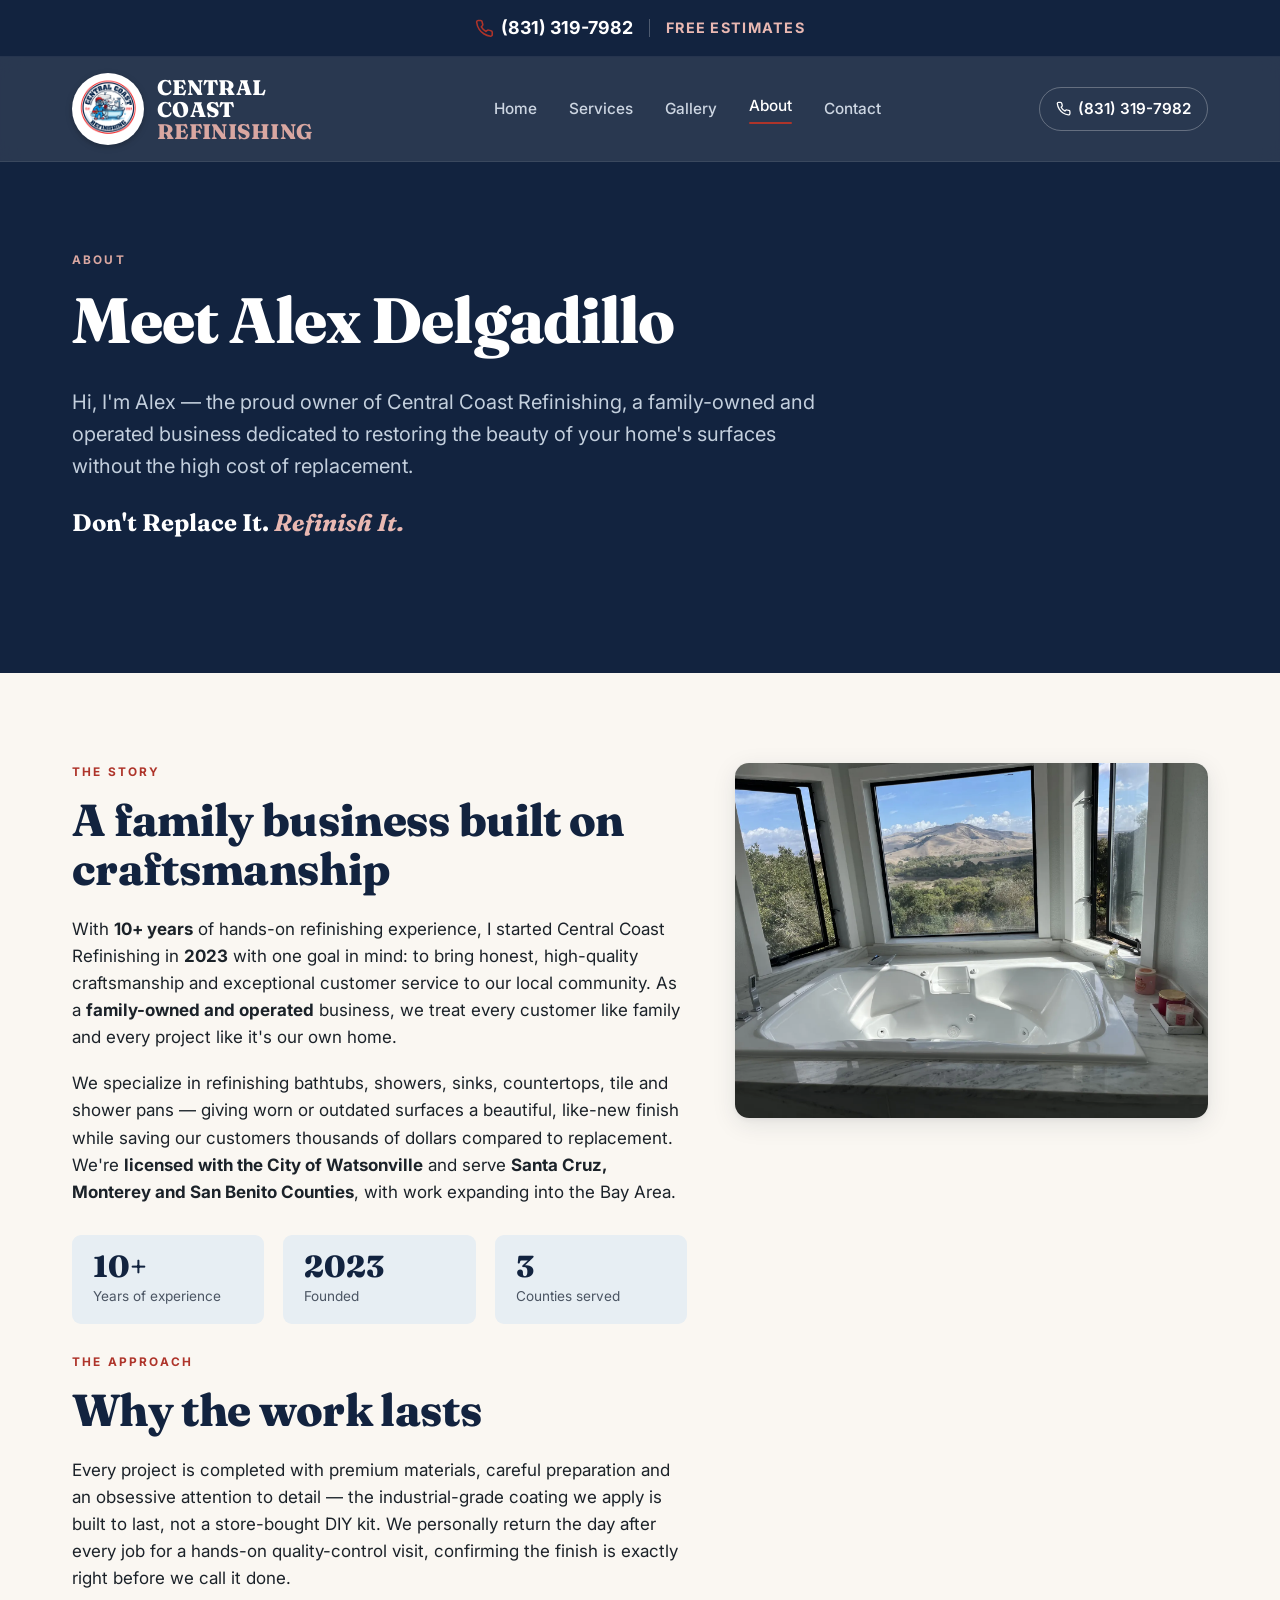
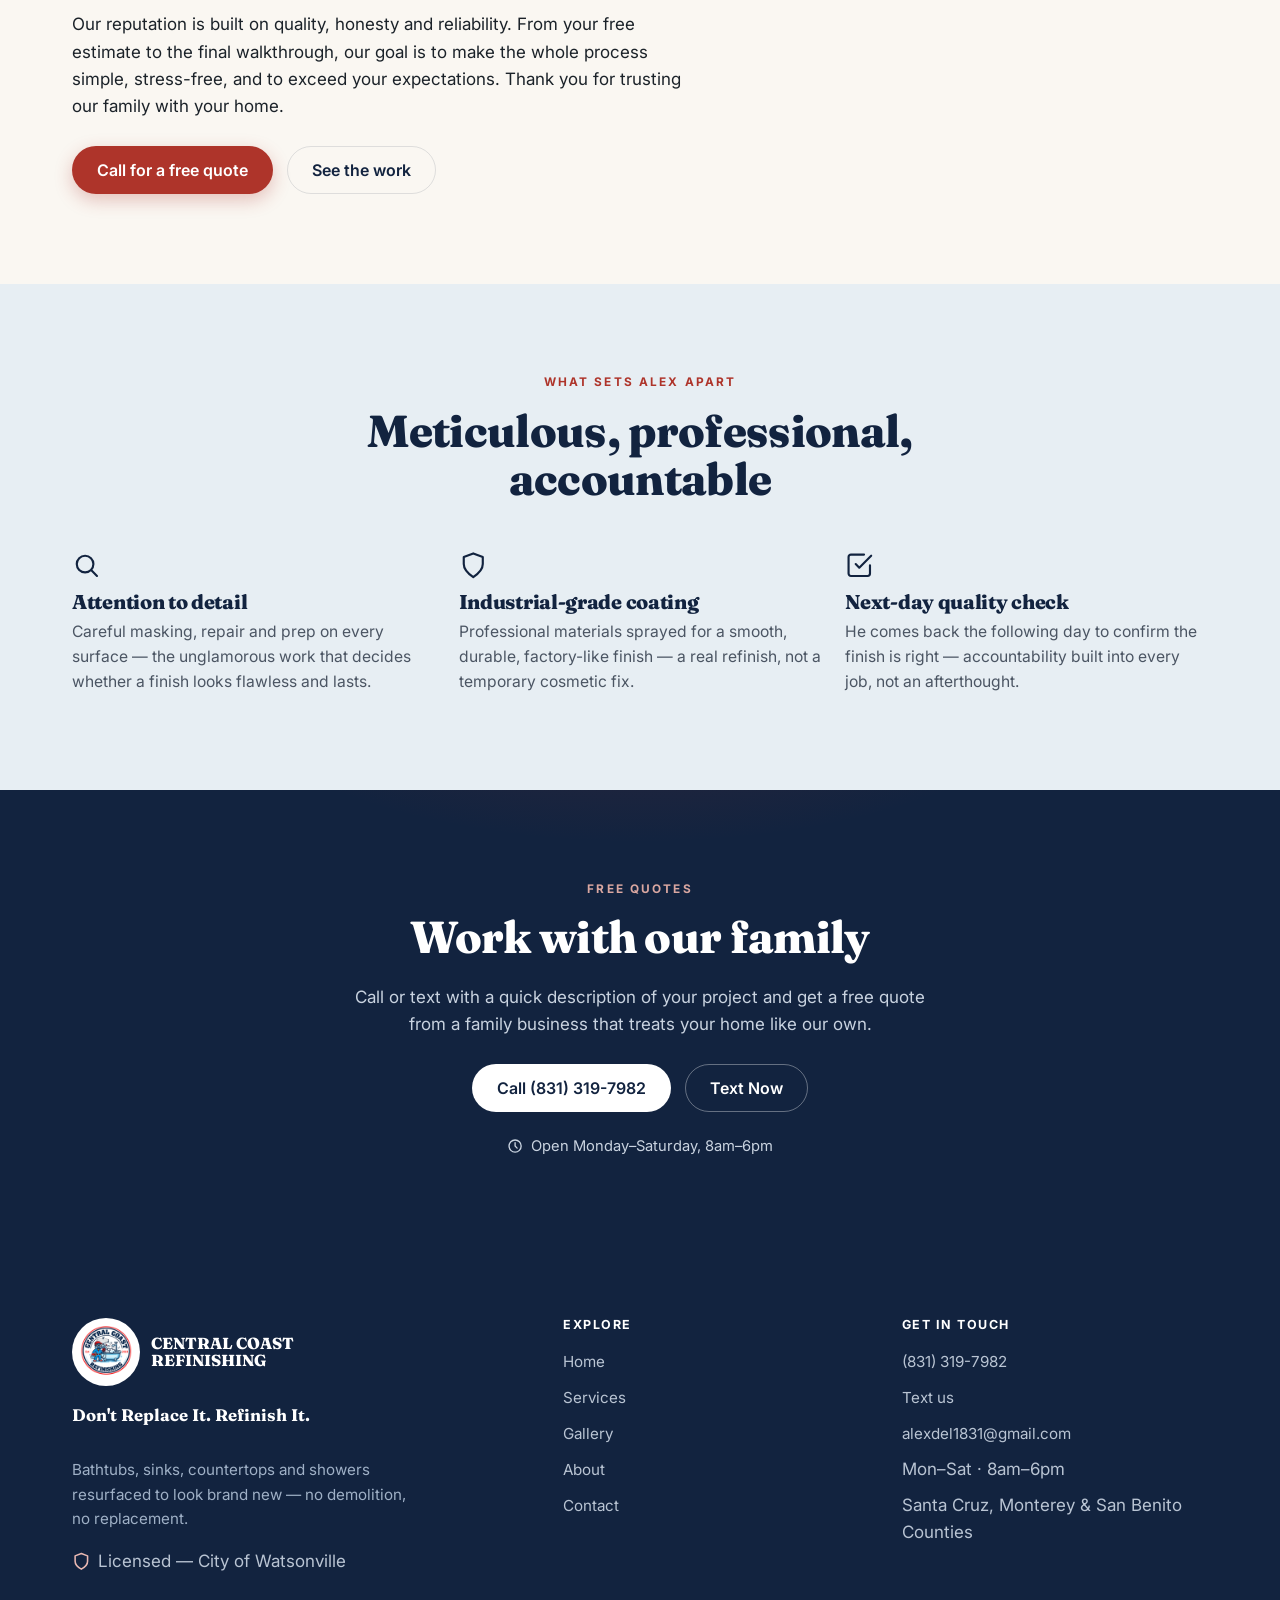
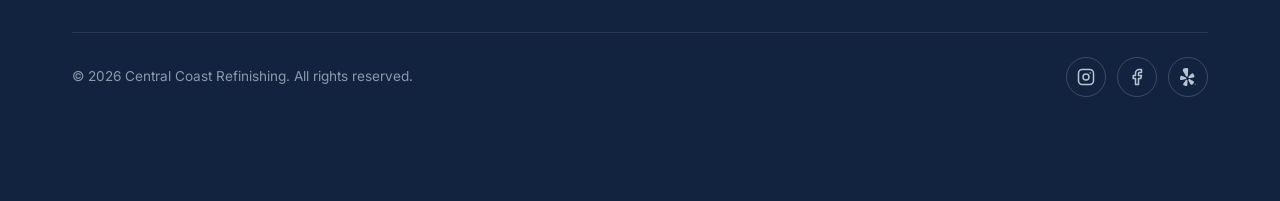
==== commit 77cdcb50: "Enlarge top-bar phone number & Free Estimates, add vertical breathing room - Bumped top-bar phone fo" ====
--- a/about.html
+++ b/about.html
@@ -17,7 +17,7 @@
 <link rel="preconnect" href="https://fonts.googleapis.com">
 <link rel="preconnect" href="https://fonts.gstatic.com" crossorigin>
 <link href="https://fonts.googleapis.com/css2?family=Fraunces:opsz,wght@9..144,600;9..144,700;9..144,800;9..144,900&family=Inter:wght@400;500;600;700&display=swap" rel="stylesheet">
-<link rel="stylesheet" href="css/style.css?v=8">
+<link rel="stylesheet" href="css/style.css?v=9">
 <noscript><style>.reveal{opacity:1;transform:none}</style></noscript>
 </head>
 <body>
--- a/css/style.css
+++ b/css/style.css
@@ -185,34 +185,34 @@
   display: flex;
   align-items: center;
   justify-content: center;
-  gap: 0.85rem;
+  gap: 1rem;
   flex-wrap: wrap;
-  padding: 0.55rem 22px;
+  padding: 0.85rem 22px;
 }
 .topbar__phone {
   display: inline-flex;
   align-items: center;
-  gap: 0.4rem;
+  gap: 0.45rem;
   color: #fff;
   font-weight: 700;
-  font-size: 0.95rem;
+  font-size: 1.12rem;
   white-space: nowrap;
 }
 .topbar__phone svg { width: 1.05em; height: 1.05em; color: var(--red); flex: none; }
 .topbar__phone:hover { color: #e9b8b2; text-decoration: none; }
-.topbar__divider { width: 1px; height: 14px; background: rgba(255,255,255,0.25); flex: none; }
+.topbar__divider { width: 1px; height: 18px; background: rgba(255,255,255,0.25); flex: none; }
 .topbar__estimate {
   color: #e9b8b2;
   font-weight: 700;
-  font-size: 0.78rem;
+  font-size: 0.9rem;
   text-transform: uppercase;
   letter-spacing: 0.09em;
   white-space: nowrap;
 }
 @media (max-width: 480px) {
-  .topbar__inner { gap: 0.55rem; padding: 0.5rem 16px; }
-  .topbar__phone { font-size: 0.88rem; }
-  .topbar__estimate { font-size: 0.68rem; }
+  .topbar__inner { gap: 0.6rem; padding: 0.7rem 16px; }
+  .topbar__phone { font-size: 1rem; }
+  .topbar__estimate { font-size: 0.78rem; }
 }
 
 /* ==========================================================================
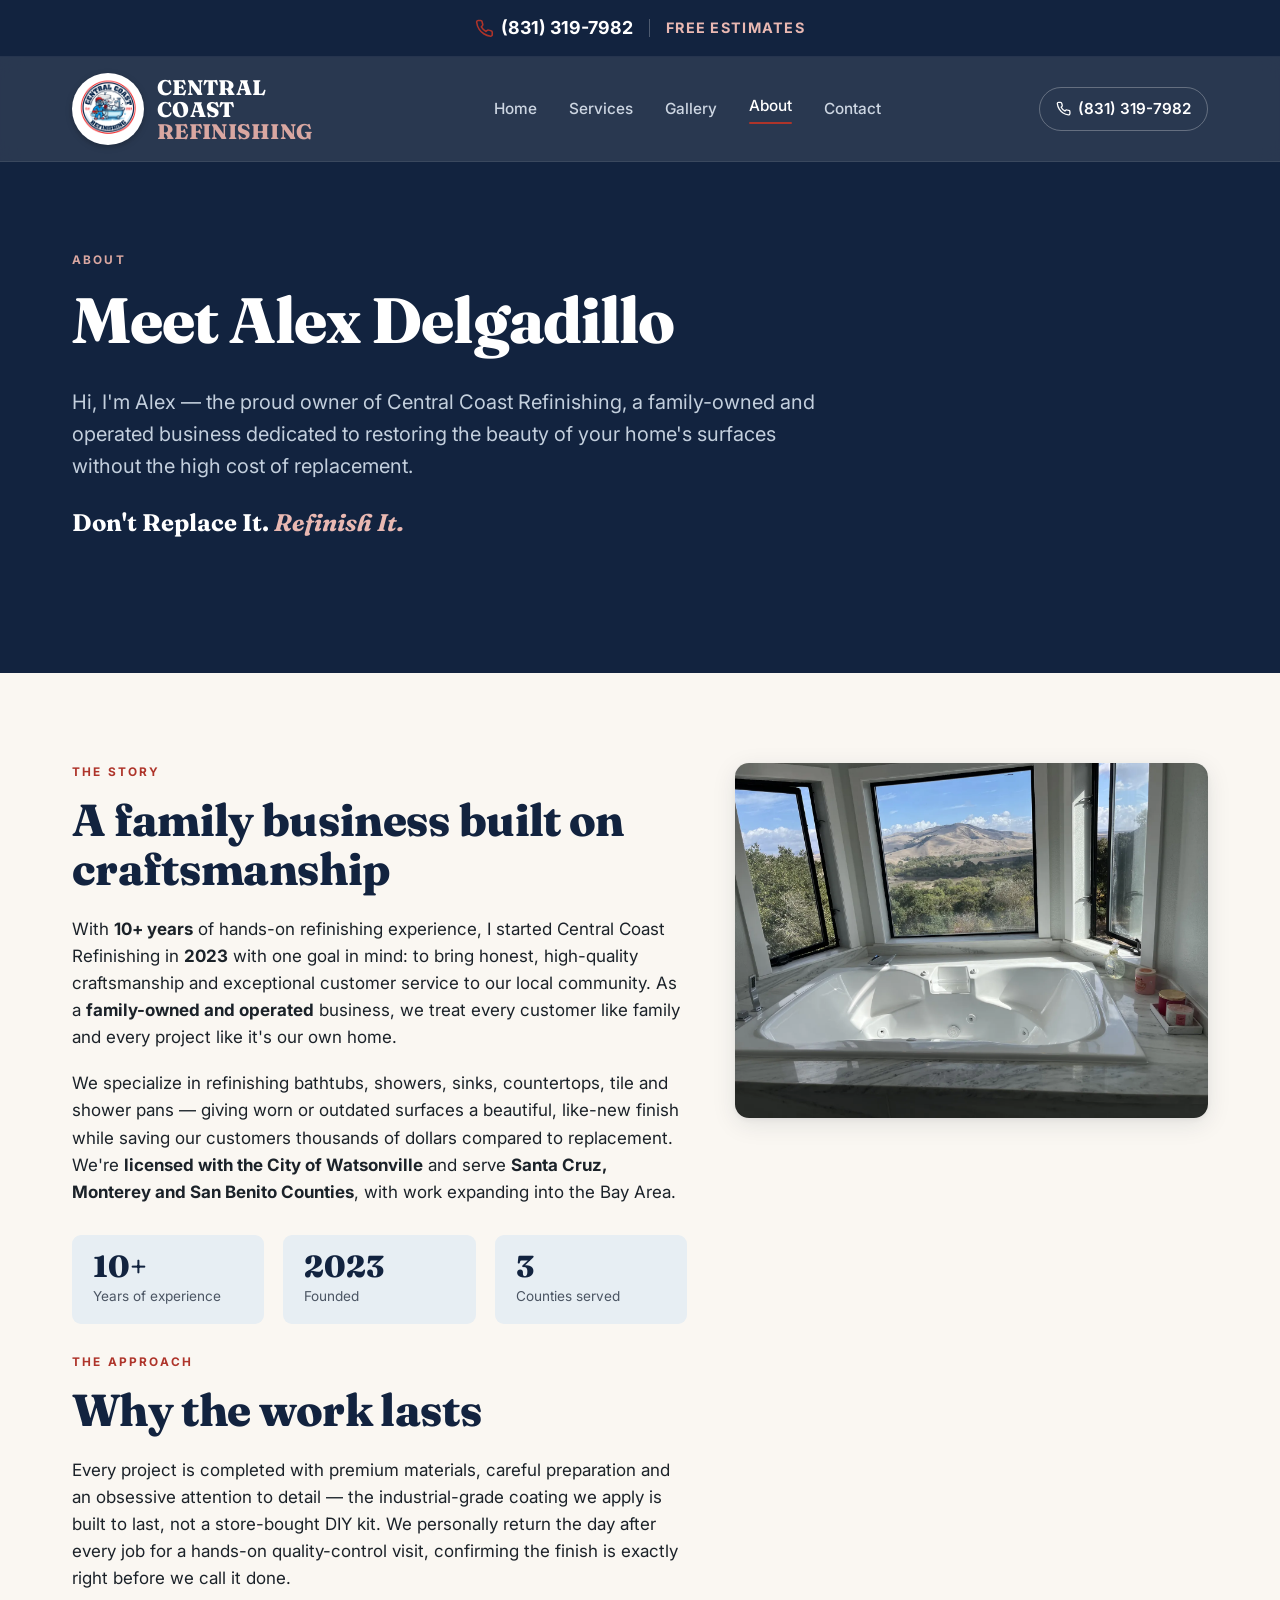
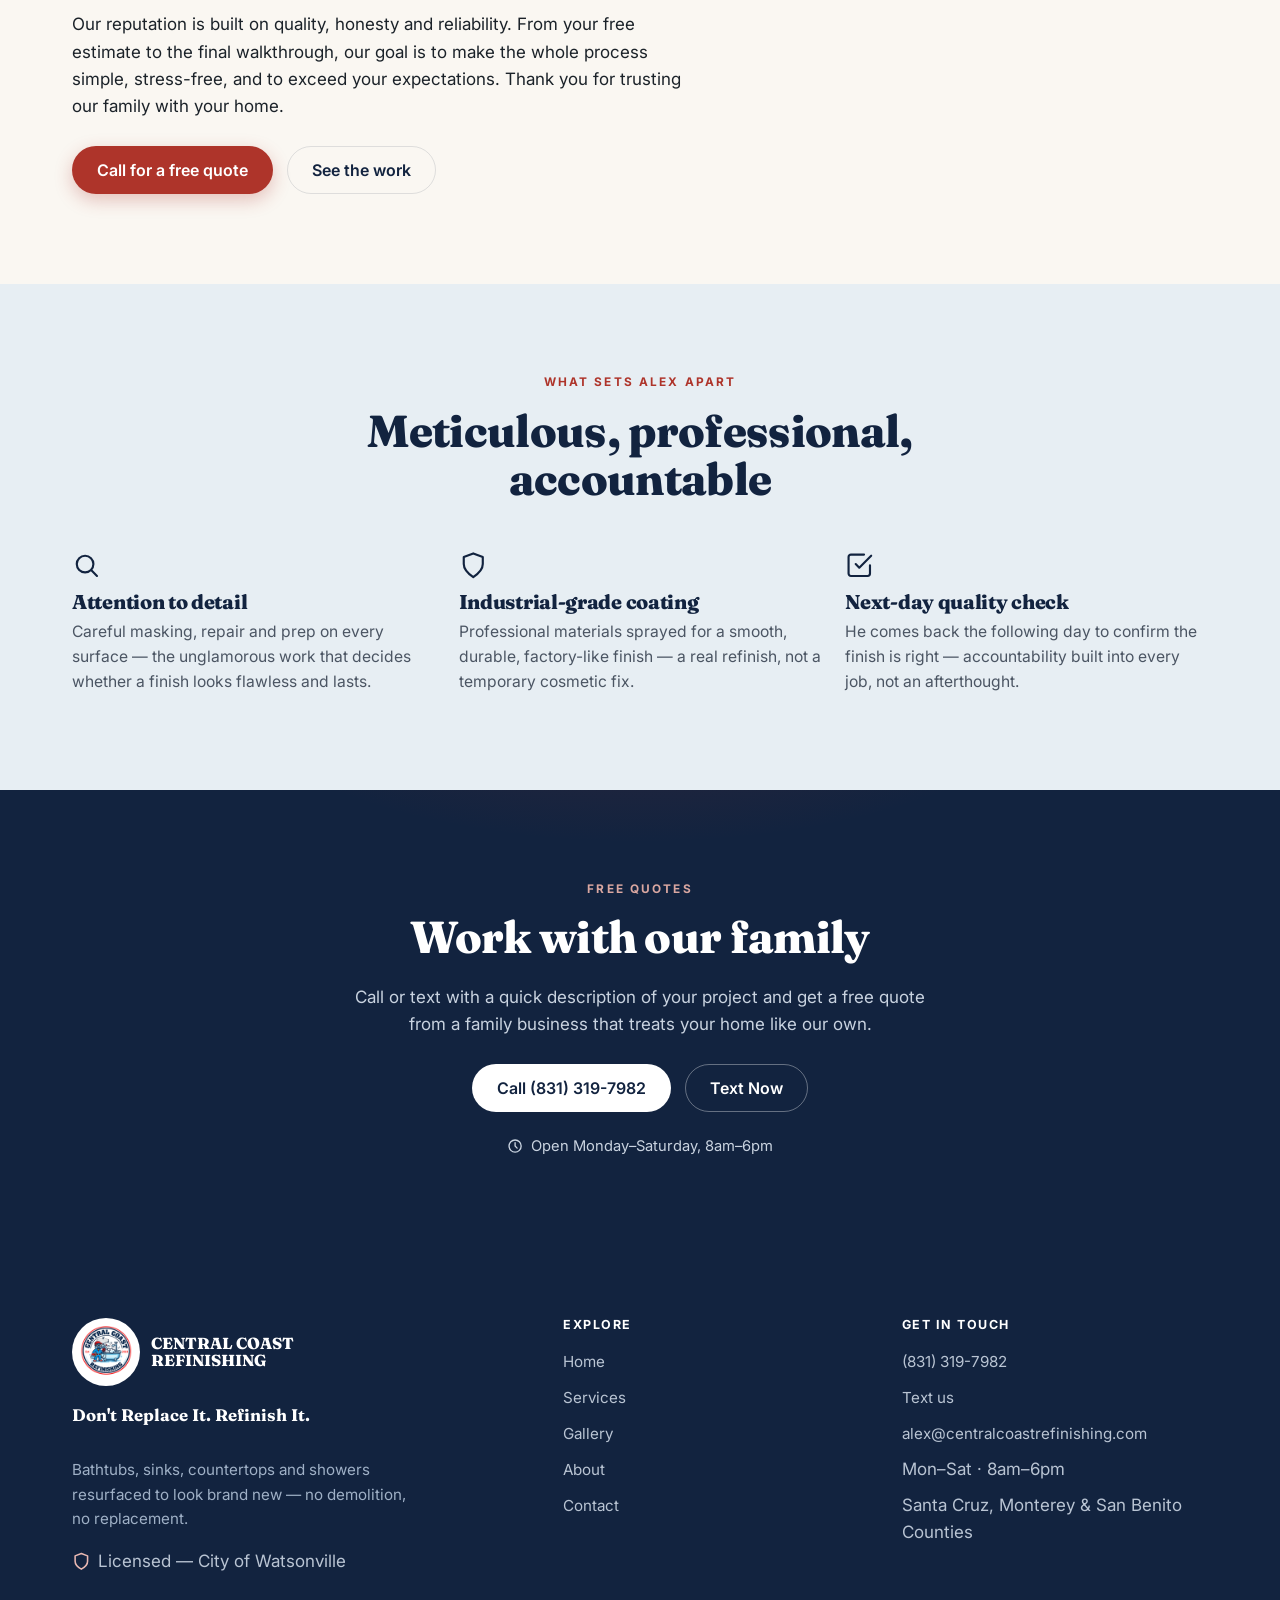
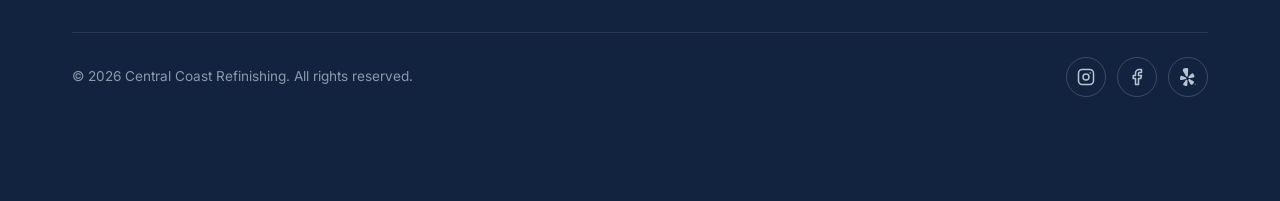
==== commit 8601d2b1: "Update email to alex@centralcoastrefinishing.com site-wide Replaced the old alexdel1831@gmail.com ad" ====
--- a/about.html
+++ b/about.html
@@ -165,7 +165,7 @@
         <ul>
           <li><a href="tel:+18313197982">(831) 319-7982</a></li>
           <li><a href="sms:+18313197982">Text us</a></li>
-          <li><a href="mailto:alexdel1831@gmail.com">alexdel1831@gmail.com</a></li>
+          <li><a href="mailto:alex@centralcoastrefinishing.com">alex@centralcoastrefinishing.com</a></li>
           <li>Mon–Sat · 8am–6pm</li>
           <li>Santa Cruz, Monterey &amp; San Benito Counties</li>
         </ul>
